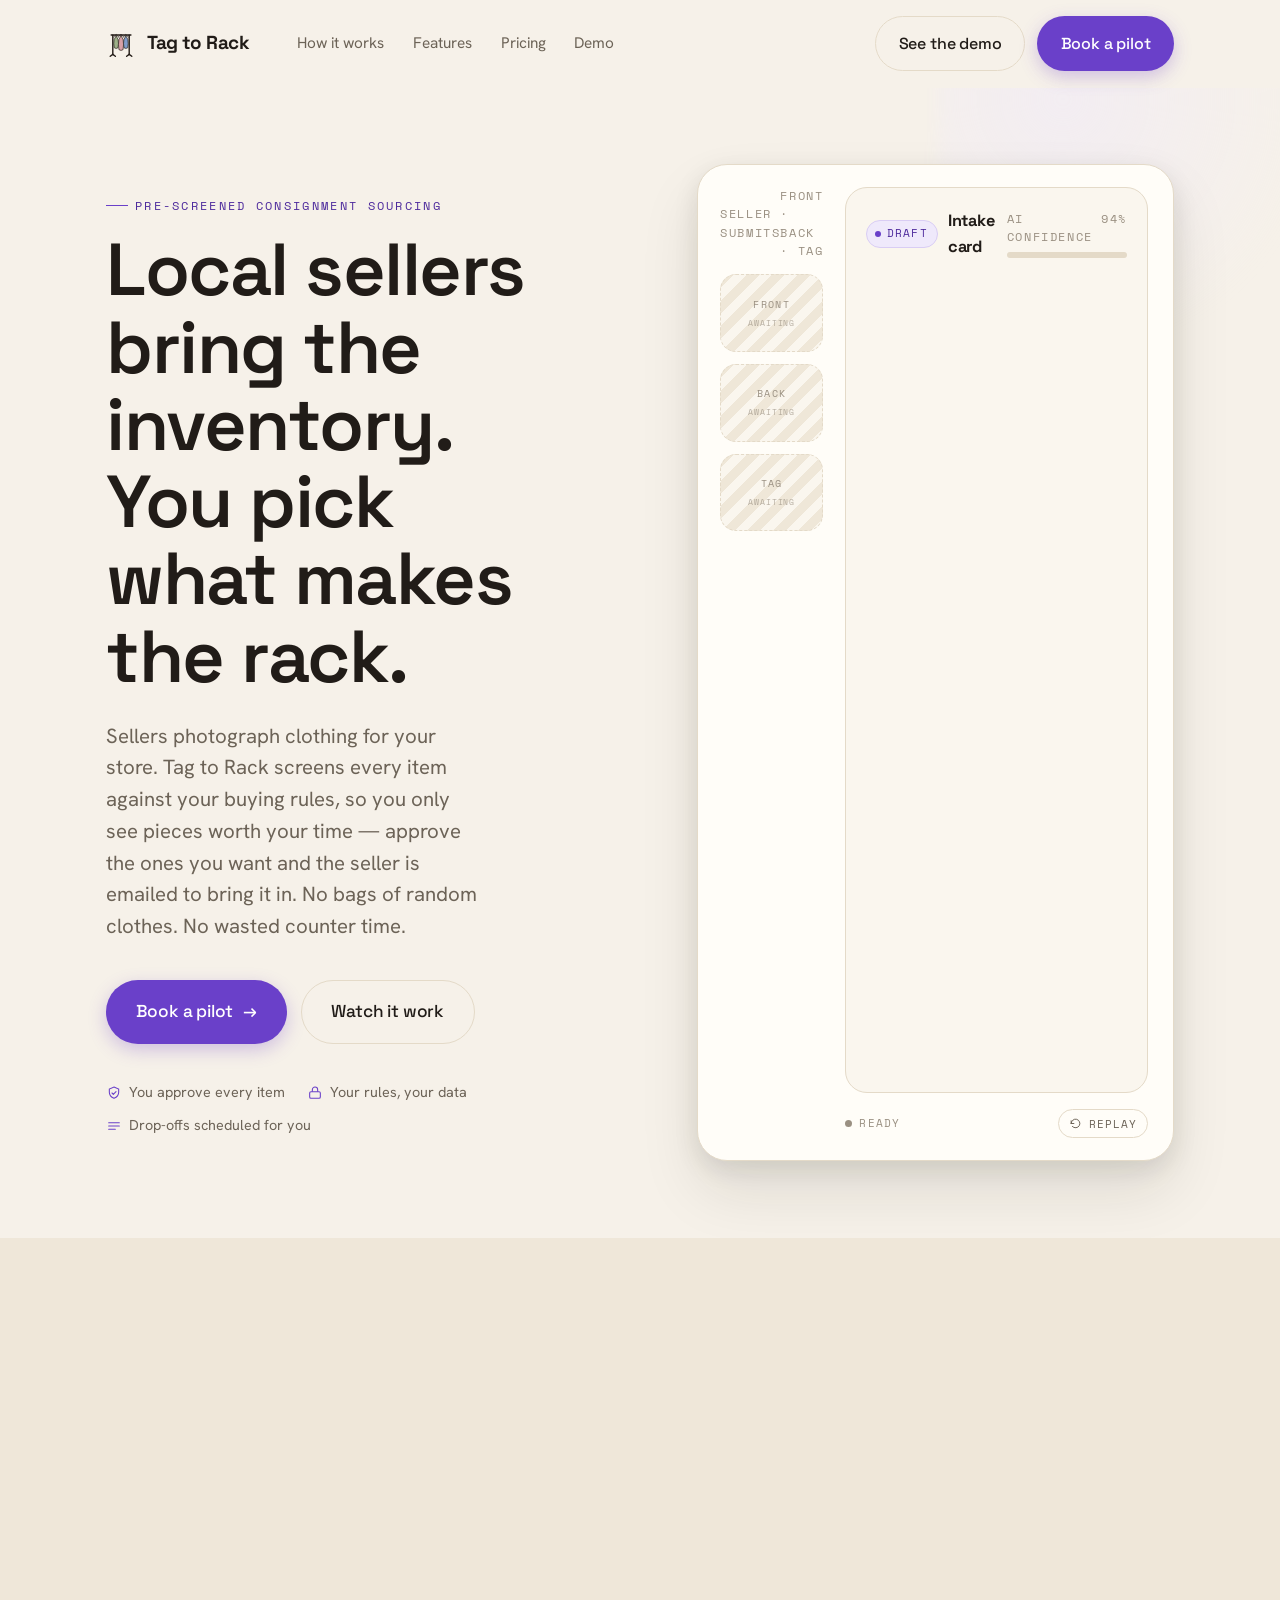
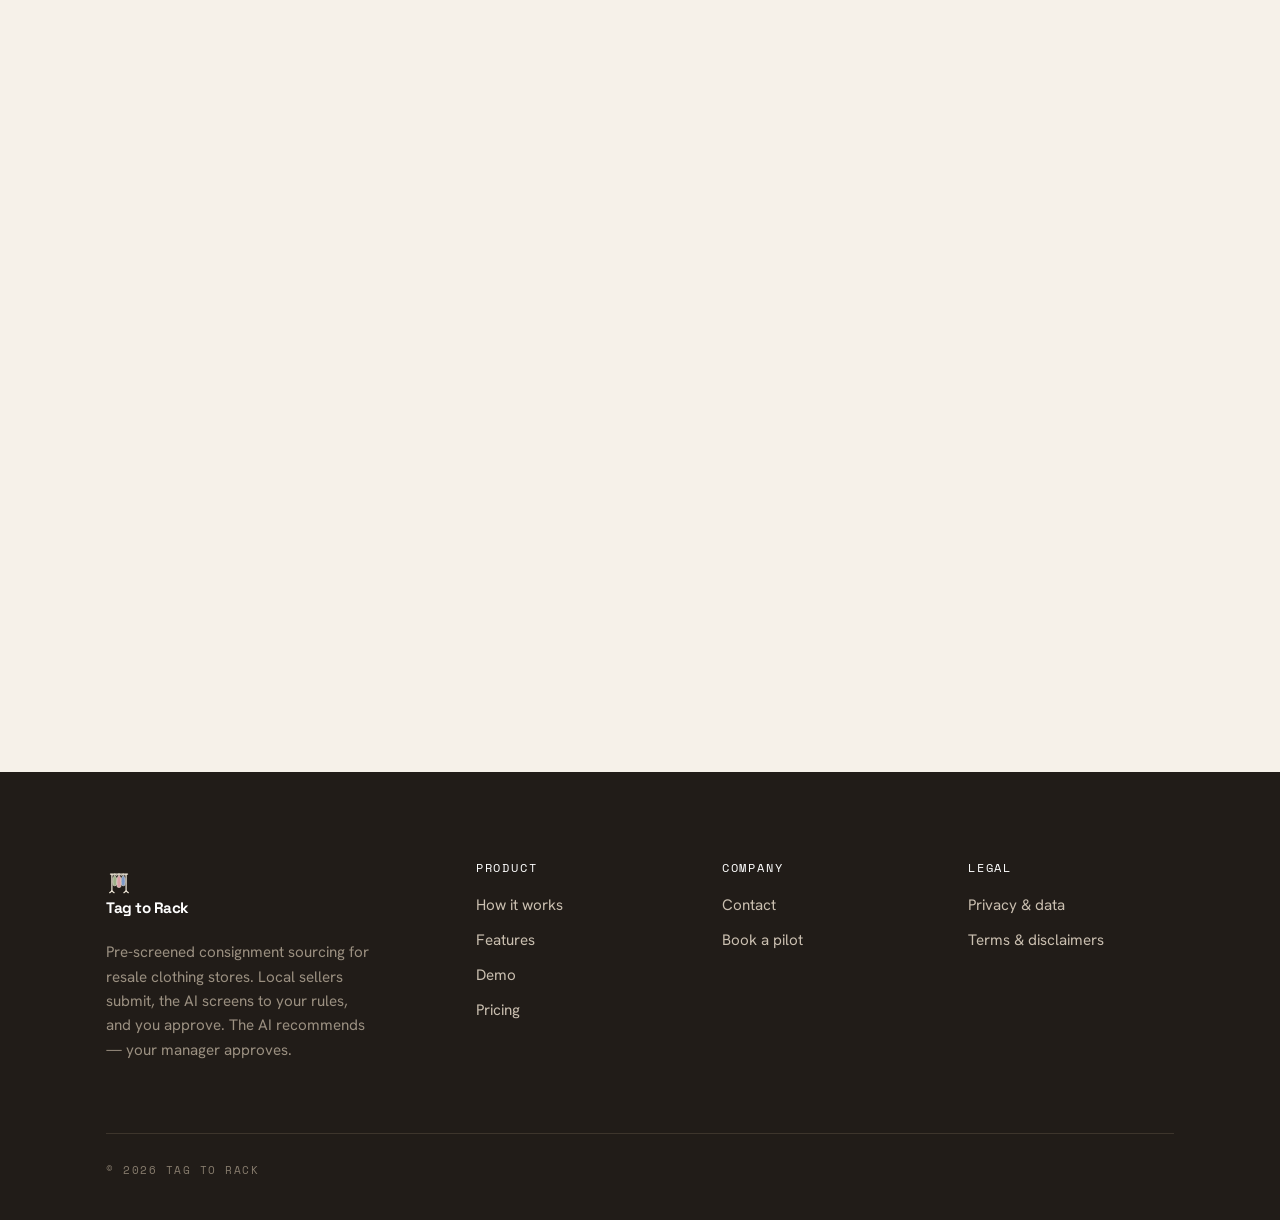
==== index.html @ 096f3986 "Demo photos: realistic blouse front/back + Madewell hang-tag renderings; cache-bust components.css (" ====
<!DOCTYPE html>
<html lang="en">
<head>
<meta charset="UTF-8">
<meta name="viewport" content="width=device-width, initial-scale=1.0">
<title>Tag to Rack — Pre-screened consignment sourcing for resale clothing stores</title>
<meta name="description" content="Local sellers photograph clothing for your store. Tag to Rack pre-screens every item against your buying rules, so you only approve the pieces worth your time. The AI recommends — your manager approves.">
<link rel="preconnect" href="https://fonts.googleapis.com">
<link rel="preconnect" href="https://fonts.gstatic.com" crossorigin>
<link href="https://fonts.googleapis.com/css2?family=Space+Grotesk:wght@400;500;600;700&family=Hanken+Grotesk:wght@400;500;600;700&family=Space+Mono:wght@400;700&display=swap" rel="stylesheet">
<link rel="stylesheet" href="assets/css/styles.css">
<link rel="stylesheet" href="assets/css/components.css?v=2">
<link rel="icon" href="/assets/img/logo-mark.svg" type="image/svg+xml">
<link rel="apple-touch-icon" href="/assets/img/logo-mark.svg">
<link rel="canonical" href="https://tagtorack.com/">
<meta property="og:type" content="website">
<meta property="og:site_name" content="Tag to Rack">
<meta property="og:title" content="Tag to Rack — Pre-screened consignment sourcing for resale stores">
<meta property="og:description" content="Local sellers bring you the inventory — pre-screened against your rules — and you pick what makes the rack. The AI recommends, your manager approves.">
<meta property="og:url" content="https://tagtorack.com/">
<meta property="og:image" content="https://tagtorack.com/screenshots/home-hero.png">
<meta name="twitter:card" content="summary_large_image">
<meta name="twitter:title" content="Tag to Rack — Pre-screened consignment sourcing for resale stores">
<meta name="twitter:description" content="Local sellers bring you the inventory — pre-screened against your rules — and you pick what makes the rack. The AI recommends, your manager approves.">
<meta name="twitter:image" content="https://tagtorack.com/screenshots/home-hero.png">
</head>
<body data-screen-label="Home">

<!-- ===================== HEADER ===================== -->
<header class="site-header">
  <nav class="nav">
    <a class="brand" href="/">
      <img class="logo-mark" src="assets/img/logo-mark.svg" alt="" width="30" height="33">
      Tag&nbsp;to&nbsp;Rack
    </a>
    <div class="nav-links">
      <a href="how-it-works">How it works</a>
      <a href="features">Features</a>
      <a href="pricing">Pricing</a>
      <a href="demo">Demo</a>
    </div>
    <div class="nav-cta">
      <a class="btn btn-ghost" href="demo">See the demo</a>
      <a class="btn btn-primary" href="contact">Book a pilot</a>
    </div>
    <button class="nav-toggle" aria-label="Menu" aria-expanded="false"><span></span><span></span><span></span></button>
  </nav>
</header>

<!-- ===================== HERO ===================== -->
<section class="hero">
  <div class="hero-bg-tag" aria-hidden="true"></div>
  <div class="wrap hero-grid">
    <div class="hero-copy reveal in">
      <span class="eyebrow hero-eyebrow">Pre-screened consignment sourcing</span>
      <h1>Local sellers bring the inventory. You pick what makes the rack.</h1>
      <p class="lead">Sellers photograph clothing for your store. Tag&nbsp;to&nbsp;Rack screens every item against your buying rules, so you only see pieces worth your time — approve the ones you want and the seller is emailed to bring it in. No bags of random clothes. No wasted counter time.</p>
      <div class="hero-cta">
        <a class="btn btn-primary btn-lg" href="contact">Book a pilot <span class="arrow">→</span></a>
        <a class="btn btn-ghost btn-lg" href="demo">Watch it work</a>
      </div>
      <div class="hero-trust">
        <span class="item"><svg width="16" height="16" viewBox="0 0 24 24" fill="none"><path d="M12 3l7 3v5c0 4.4-3 7.6-7 9-4-1.4-7-4.6-7-9V6l7-3z" stroke="currentColor" stroke-width="1.6"/><path d="M9 12l2 2 4-4" stroke="currentColor" stroke-width="1.6" stroke-linecap="round" stroke-linejoin="round"/></svg> You approve every item</span>
        <span class="item"><svg width="16" height="16" viewBox="0 0 24 24" fill="none"><rect x="4" y="10" width="16" height="10" rx="2" stroke="currentColor" stroke-width="1.6"/><path d="M8 10V7a4 4 0 0 1 8 0v3" stroke="currentColor" stroke-width="1.6"/></svg> Your rules, your data</span>
        <span class="item"><svg width="16" height="16" viewBox="0 0 24 24" fill="none"><path d="M4 7h16M4 12h16M4 17h10" stroke="currentColor" stroke-width="1.6" stroke-linecap="round"/></svg> Drop-offs scheduled for you</span>
      </div>
    </div>

    <!-- ANIMATED INTAKE DEMO -->
    <div class="hero-demo reveal in d1">
      <div class="intake-demo" data-intake-demo>
        <!-- photo capture column -->
        <div>
          <div class="demo-col-head"><span class="mono">Seller submits</span><span class="mono">front · back · tag</span></div>
          <div class="demo-photos">
            <div class="demo-photo">
              <div class="demo-photo-img img-blouse"></div>
              <div class="slot-label">Front<small>awaiting</small></div>
              <div class="cap-badge"><svg width="12" height="12" viewBox="0 0 24 24" fill="none"><path d="M5 12l4 4 10-10" stroke="currentColor" stroke-width="2.4" stroke-linecap="round" stroke-linejoin="round"/></svg></div>
            </div>
            <div class="demo-photo">
              <div class="demo-photo-img img-blouse2"></div>
              <div class="slot-label">Back<small>awaiting</small></div>
              <div class="cap-badge"><svg width="12" height="12" viewBox="0 0 24 24" fill="none"><path d="M5 12l4 4 10-10" stroke="currentColor" stroke-width="2.4" stroke-linecap="round" stroke-linejoin="round"/></svg></div>
            </div>
            <div class="demo-photo">
              <div class="demo-photo-img img-tag"></div>
              <div class="slot-label">Tag<small>awaiting</small></div>
              <div class="cap-badge"><svg width="12" height="12" viewBox="0 0 24 24" fill="none"><path d="M5 12l4 4 10-10" stroke="currentColor" stroke-width="2.4" stroke-linecap="round" stroke-linejoin="round"/></svg></div>
            </div>
          </div>
        </div>

        <!-- intake card column -->
        <div class="demo-card">
          <div class="demo-card-inner">
            <div class="demo-scan" aria-hidden="true"></div>
            <div class="demo-card-top">
              <div class="title">
                <span class="chip violet"><span class="dot"></span>Draft</span>
                <strong>Intake card</strong>
              </div>
              <div class="demo-conf">
                <div class="mono"><span>AI confidence</span><span>94%</span></div>
                <div class="demo-conf-track"><div class="demo-conf-fill"></div></div>
              </div>
            </div>

            <div class="demo-fields">
              <div class="demo-field"><span class="k">Brand</span><span class="v">Madewell</span></div>
              <div class="demo-field"><span class="k">Category</span><span class="v">Women's · Blouse</span></div>
              <div class="demo-field"><span class="k">Size</span><span class="v">M</span></div>
              <div class="demo-field"><span class="k">Color</span><span class="v">Sage green</span></div>
              <div class="demo-field"><span class="k">Material</span><span class="v">100% Tencel</span></div>
              <div class="demo-field"><span class="k">Condition</span><span class="v">Excellent · gently used</span></div>
              <div class="demo-field span-2"><span class="k">Possible flaws</span><span class="v"><span class="flag">⚑</span> Faint mark near left cuff — review</span></div>
            </div>

            <div class="demo-suggestion">
              <span class="chip ok">Recommend · Consign</span>
              <span class="price">$24–$32 <small>suggested</small></span>
            </div>

            <div class="demo-pos">
              <span class="k">POS-ready listing</span>
              <div class="pos-title">Madewell Sage Tencel Blouse — Women's M, EUC</div>
              <div class="pos-desc">Soft sage-green Tencel blouse by Madewell, size M. Excellent used condition; relaxed drape, button front. Minor mark near left cuff noted.</div>
            </div>

            <div class="demo-approval">
              <div class="ap-label">
                <svg width="16" height="16" viewBox="0 0 24 24" fill="none"><path d="M12 3l7 3v5c0 4.4-3 7.6-7 9-4-1.4-7-4.6-7-9V6l7-3z" stroke="currentColor" stroke-width="1.6"/><path d="M9 12l2 2 4-4" stroke="currentColor" stroke-width="1.6" stroke-linecap="round" stroke-linejoin="round"/></svg>
                AI recommends — a manager makes the final call
              </div>
              <div class="ap-btns">
                <button class="ap-btn ap-approve" data-demo-approve>Approve</button>
                <button class="ap-btn ap-adjust">Adjust</button>
                <button class="ap-btn ap-pass">Pass</button>
              </div>
            </div>
          </div>

          <div class="demo-footer">
            <span class="demo-status" data-demo-status>Ready</span>
            <button class="demo-replay" data-demo-replay><svg width="13" height="13" viewBox="0 0 24 24" fill="none"><path d="M4 12a8 8 0 1 1 2.3 5.6M4 12V7m0 5h5" stroke="currentColor" stroke-width="1.8" stroke-linecap="round" stroke-linejoin="round"/></svg> Replay</button>
          </div>
        </div>
      </div>
    </div>
  </div>
</section>

<!-- ===================== TRUST PILLAR ===================== -->
<section style="background:var(--bg-2);">
  <div class="wrap">
    <div class="section-head center reveal">
      <span class="eyebrow center">Decision-support, not automation</span>
      <h2>The AI prepares the work. Your manager makes the call.</h2>
      <p class="lead">Tag&nbsp;to&nbsp;Rack never finalizes a purchase, a price, or a listing on its own. Every output is a recommendation your team can edit — and a manager approves before anything moves.</p>
    </div>
    <div class="grid cols-3">
      <div class="card reveal">
        <div class="feature-card">
          <div class="ficon"><svg width="22" height="22" viewBox="0 0 24 24" fill="none"><path d="M12 3l7 3v5c0 4.4-3 7.6-7 9-4-1.4-7-4.6-7-9V6l7-3z" stroke="currentColor" stroke-width="1.6"/><path d="M9 12l2 2 4-4" stroke="currentColor" stroke-width="1.6" stroke-linecap="round" stroke-linejoin="round"/></svg></div>
          <h3>Approval workflow built in</h3>
          <p>Every item lands in a review queue. Nothing is bought, priced, or listed until a manager approves it.</p>
        </div>
      </div>
      <div class="card reveal d1">
        <div class="feature-card">
          <div class="ficon"><svg width="22" height="22" viewBox="0 0 24 24" fill="none"><path d="M4 6h16M4 12h16M4 18h16" stroke="currentColor" stroke-width="1.6" stroke-linecap="round"/><circle cx="9" cy="6" r="2.4" fill="var(--surface)" stroke="currentColor" stroke-width="1.6"/><circle cx="15" cy="12" r="2.4" fill="var(--surface)" stroke="currentColor" stroke-width="1.6"/><circle cx="8" cy="18" r="2.4" fill="var(--surface)" stroke="currentColor" stroke-width="1.6"/></svg></div>
          <h3>Every field is editable</h3>
          <p>Your team can correct any field, override a price, or re-flag a flaw. The AI adapts to your store's rules — not the other way around.</p>
        </div>
      </div>
      <div class="card reveal d2">
        <div class="feature-card">
          <div class="ficon"><svg width="22" height="22" viewBox="0 0 24 24" fill="none"><path d="M5 12l4 4L19 6" stroke="currentColor" stroke-width="1.6" stroke-linecap="round" stroke-linejoin="round" opacity=".35"/><path d="M3 8h6v6H3zM15 8h6v12h-6z" stroke="currentColor" stroke-width="1.6"/></svg></div>
          <h3>Confidence + audit trail</h3>
          <p>See how sure the AI is on every call, with a full record of who approved what and when — for clean books and accountability.</p>
        </div>
      </div>
    </div>
  </div>
</section>

<!-- ===================== HOW IT WORKS ===================== -->
<section>
  <div class="wrap">
    <div class="section-head reveal">
      <span class="eyebrow">How it works</span>
      <h2>From your link to your rack in five steps.</h2>
    </div>
    <div class="steps">
      <div class="step reveal"><div class="num">1</div><div><h3>Share your link</h3><p>Drop your branded seller link and QR code on Instagram, your shop window, or your receipts — your "scan to sell" sign.</p></div></div>
      <div class="step reveal d1"><div class="num">2</div><div><h3>Sellers submit</h3><p>Locals photograph the front, back, and tag of items they want your store to take — right from their phone.</p></div></div>
      <div class="step reveal d2"><div class="num">3</div><div><h3>AI pre-screens</h3><p>The AI checks every item against the criteria you set — accepted brands, quality, seasonality, category, and price. Only the matches reach your queue.</p></div></div>
      <div class="step reveal is-approve"><div class="num">4</div><div><h3>You select what fits</h3><p>Approve or pass on each piece from your phone, and a manager confirms the call. This step is required — the AI never decides alone.</p></div></div>
      <div class="step reveal d1"><div class="num">5</div><div><h3>Seller drops off</h3><p>Approved sellers are automatically notified to book a drop-off time — no phone tag. Approved items export POS-ready when you want them.</p></div></div>
    </div>
    <div style="margin-top:32px;" class="reveal"><a class="btn btn-ghost" href="how-it-works">See the full workflow <span class="arrow">→</span></a></div>
  </div>
</section>

<!-- ===================== FEATURES PREVIEW ===================== -->
<section style="background:var(--bg-2);">
  <div class="wrap">
    <div class="section-head reveal">
      <span class="eyebrow">What's included</span>
      <h2>Everything you need to source from local sellers — without the junk.</h2>
    </div>
    <div class="grid cols-3">
      <div class="card reveal"><div class="feature-card"><span class="feature-num">01</span><h3>Your seller link + QR</h3><p>A branded "scan to sell" link and QR code locals use to send items straight to your store.</p></div></div>
      <div class="card reveal d1"><div class="feature-card"><span class="feature-num">02</span><h3>AI pre-screening</h3><p>Every submission is checked against your criteria — brands, quality, seasonality, categories, and price — before it reaches you.</p></div></div>
      <div class="card reveal d2"><div class="feature-card"><span class="feature-num">03</span><h3>Your selection criteria</h3><p>Set the criteria you select by — brands, quality, seasonality, categories, and price. The AI screens to your rules — not the other way around.</p></div></div>
      <div class="card reveal"><div class="feature-card"><span class="feature-num">04</span><h3>Review &amp; select queue</h3><p>A clean queue of pre-screened items, scored against your criteria. Approve the pieces that fit and pass on the rest with a tap; a manager confirms every call.</p></div></div>
      <div class="card reveal d1"><div class="feature-card"><span class="feature-num">05</span><h3>Automatic drop-off invites</h3><p>Approve an item and the seller is notified to book a drop-off time — no phone tag.</p></div></div>
      <div class="card reveal d2"><div class="feature-card"><span class="feature-num">06</span><h3>POS export + reporting</h3><p>Approved items export POS-ready as a tidy CSV, with weekly inventory and pricing summaries.</p></div></div>
    </div>
    <div style="margin-top:32px;" class="reveal"><a class="btn btn-ghost" href="features">Explore all features <span class="arrow">→</span></a></div>
  </div>
</section>

<!-- ===================== BUILT FOR ===================== -->
<section>
  <div class="wrap">
    <div class="section-head center reveal">
      <span class="eyebrow center">Built for resale</span>
      <h2>Made for the shops that move real inventory.</h2>
      <p class="lead">Tag&nbsp;to&nbsp;Rack adapts to your categories and your buying rules — whether you take in toddler coats or designer denim.</p>
    </div>
    <div class="kicker-row reveal" style="justify-content:center;gap:12px;max-width:780px;margin:0 auto;">
      <span class="chip"><span class="dot"></span>Consignment stores</span>
      <span class="chip"><span class="dot"></span>Thrift boutiques</span>
      <span class="chip"><span class="dot"></span>Children's resale</span>
      <span class="chip"><span class="dot"></span>Women's resale</span>
      <span class="chip"><span class="dot"></span>Outdoor gear</span>
      <span class="chip"><span class="dot"></span>Sneaker &amp; streetwear</span>
      <span class="chip"><span class="dot"></span>Multi-location chains</span>
    </div>
  </div>
</section>

<!-- ===================== CTA BAND ===================== -->
<section>
  <div class="wrap">
    <div class="cta-band reveal">
      <h2>Set up your seller pipeline in a week.</h2>
      <p>We'll configure your buying rules, brand list, and pricing rubric, set up your seller link, then run a hands-on pilot with your team. No long contract — just a steady stream of pre-screened local inventory.</p>
      <div class="hero-cta">
        <a class="btn btn-primary btn-lg" href="contact">Book a pilot <span class="arrow">→</span></a>
        <a class="btn btn-ghost btn-lg" href="pricing">See pricing</a>
      </div>
    </div>
  </div>
</section>

<!-- ===================== FOOTER ===================== -->
<footer class="site-footer">
  <div class="wrap">
    <div class="footer-grid">
      <div class="footer-brand">
        <a class="brand" href="/"><img class="logo-mark" src="assets/img/logo-mark-light.svg" alt="" width="26" height="28"> Tag&nbsp;to&nbsp;Rack</a>
        <p>Pre-screened consignment sourcing for resale clothing stores. Local sellers submit, the AI screens to your rules, and you approve. The AI recommends — your manager approves.</p>
      </div>
      <div>
        <h4>Product</h4>
        <a href="how-it-works">How it works</a>
        <a href="features">Features</a>
        <a href="demo">Demo</a>
        <a href="pricing">Pricing</a>
      </div>
      <div>
        <h4>Company</h4>
        <a href="contact">Contact</a>
        <a href="contact">Book a pilot</a>
      </div>
      <div>
        <h4>Legal</h4>
        <a href="privacy">Privacy &amp; data</a>
        <a href="terms">Terms &amp; disclaimers</a>
      </div>
    </div>
    <div class="footer-bottom">
      <span class="mono">© 2026 Tag to Rack</span>
      <span class="mon
---- assets/css/styles.css ----
/* =========================================================================
   TAG TO RACK — shared design system
   Warm boutique resale × precise AI tooling
   ========================================================================= */

:root {
  /* Warm neutrals */
  --bg:        #f6f1e9;   /* warm cream */
  --bg-2:      #efe7d9;   /* deeper cream, alt sections */
  --surface:   #fffdf8;   /* card */
  --surface-2: #faf6ee;   /* nested card */
  --ink:       #211c18;   /* warm near-black */
  --ink-soft:  #6c6357;   /* muted warm gray */
  --ink-faint: #9a9082;   /* faint warm gray */
  --line:      #e4dac8;   /* warm hairline */
  --line-soft: #efe7d8;

  /* Accents */
  --violet:      #6a40c9;  /* primary AI / action accent */
  --violet-ink:  #4d2a9c;  /* darker for text on light */
  --violet-soft: #efe9fb;  /* tint surface */
  --violet-line: #d9cdf4;
  --clay:        #b06a4f;  /* warm secondary, used sparingly */
  --clay-soft:   #f3e3da;

  /* Dark surfaces */
  --espresso:   #211c18;
  --espresso-2: #2b251f;
  --espresso-line: #3d352c;

  /* Status */
  --ok:   #3f7d54;
  --warn: #b07a2e;
  --stop: #b04a3f;

  /* Type */
  --display: "Space Grotesk", system-ui, sans-serif;
  --body:    "Hanken Grotesk", system-ui, sans-serif;
  --mono:    "Space Mono", ui-monospace, monospace;

  /* Geometry */
  --r-sm: 10px;
  --r:    16px;
  --r-lg: 22px;
  --r-xl: 30px;
  --shadow-sm: 0 1px 2px rgba(33,28,24,.05), 0 2px 8px rgba(33,28,24,.04);
  --shadow:    0 2px 6px rgba(33,28,24,.06), 0 12px 30px rgba(33,28,24,.07);
  --shadow-lg: 0 8px 24px rgba(33,28,24,.10), 0 30px 60px rgba(33,28,24,.10);

  --maxw: 1180px;
  --gutter: clamp(20px, 5vw, 56px);
}

* { box-sizing: border-box; }

html { scroll-behavior: smooth; }

body {
  margin: 0;
  font-family: var(--body);
  background: var(--bg);
  color: var(--ink);
  font-size: 17px;
  line-height: 1.6;
  -webkit-font-smoothing: antialiased;
  text-rendering: optimizeLegibility;
}

img { max-width: 100%; display: block; }
a { color: inherit; text-decoration: none; }

/* ---------- Typography ---------- */
h1, h2, h3, h4 {
  font-family: var(--display);
  font-weight: 600;
  line-height: 1.05;
  letter-spacing: -0.02em;
  margin: 0;
  color: var(--ink);
  text-wrap: balance;
}
h1 { font-size: clamp(2.6rem, 6vw, 4.6rem); }
h2 { font-size: clamp(2rem, 4vw, 3.1rem); }
h3 { font-size: clamp(1.3rem, 2vw, 1.6rem); }
p  { margin: 0 0 1em; color: var(--ink-soft); }
p.lead { font-size: clamp(1.1rem, 1.6vw, 1.35rem); color: var(--ink-soft); line-height: 1.55; }

.mono {
  font-family: var(--mono);
  font-size: .72rem;
  letter-spacing: .14em;
  text-transform: uppercase;
}

/* eyebrow */
.eyebrow {
  font-family: var(--mono);
  font-size: .72rem;
  letter-spacing: .2em;
  text-transform: uppercase;
  color: var(--violet-ink);
  display: inline-flex;
  align-items: center;
  gap: .6em;
}
.eyebrow::before {
  content: "";
  width: 22px; height: 1px;
  background: var(--violet);
  display: inline-block;
}
.eyebrow.center::before { display: none; }

/* ---------- Layout ---------- */
.wrap { max-width: var(--maxw); margin: 0 auto; padding-inline: var(--gutter); }
section { padding-block: clamp(64px, 9vw, 130px); }
.section-head { max-width: 720px; margin-bottom: clamp(40px, 5vw, 64px); }
.section-head.center { margin-inline: auto; text-align: center; }
.section-head p { margin-top: .9em; }

.grid { display: grid; gap: 24px; }
.cols-2 { grid-template-columns: repeat(2, 1fr); }
.cols-3 { grid-template-columns: repeat(3, 1fr); }
.cols-4 { grid-template-columns: repeat(4, 1fr); }

/* ---------- Buttons ---------- */
.btn {
  display: inline-flex;
  align-items: center;
  gap: .55em;
  font-family: var(--display);
  font-weight: 500;
  font-size: 1rem;
  letter-spacing: -0.01em;
  padding: .85em 1.4em;
  border-radius: 999px;
  border: 1px solid transparent;
  cursor: pointer;
  transition: transform .18s ease, background .18s ease, box-shadow .18s ease, border-color .18s;
  white-space: nowrap;
}
.btn:active { transform: translateY(1px); }
.btn-primary {
  background: var(--violet);
  color: #fff;
  box-shadow: 0 6px 18px rgba(106,64,201,.28);
}
.btn-primary:hover { background: var(--violet-ink); box-shadow: 0 10px 26px rgba(106,64,201,.34); }
.btn-ghost {
  background: transparent;
  color: var(--ink);
  border-color: var(--line);
}
.btn-ghost:hover { border-color: var(--ink); background: rgba(33,28,24,.03); }
.btn-dark {
  background: var(--ink);
  color: var(--bg);
}
.btn-dark:hover { background: #000; }
.btn-lg { padding: 1em 1.7em; font-size: 1.08rem; }
.btn .arrow { transition: transform .18s ease; }
.btn:hover .arrow { transform: translateX(3px); }

/* ---------- Tag chip (motif) ---------- */
.chip {
  display: inline-flex;
  align-items: center;
  gap: .5em;
  font-family: var(--mono);
  font-size: .68rem;
  letter-spacing: .12em;
  text-transform: uppercase;
  padding: .4em .8em .4em .7em;
  border-radius: 999px;
  background: var(--surface);
  border: 1px solid var(--line);
  color: var(--ink-soft);
}
.chip .dot { width: 6px; height: 6px; border-radius: 50%; background: var(--violet); }
.chip.violet { background: var(--violet-soft); border-color: var(--violet-line); color: var(--violet-ink); }
.chip.ok   { background: #eef5ef; border-color: #cfe2d4; color: var(--ok); }
.chip.warn { background: #f7efde; border-color: #e7d6b3; color: var(--warn); }
.chip.stop { background: #f7e7e4; border-color: #e7c6c0; color: var(--stop); }

/* ---------- Cards ---------- */
.card {
  background: var(--surface);
  border: 1px solid var(--line);
  border-radius: var(--r-lg);
  padding: 28px;
  box-shadow: var(--shadow-sm);
}
.card-pad-lg { padding: 36px; }

/* ---------- Header / Nav ---------- */
.site-header {
  position: sticky;
  top: 0;
  z-index: 50;
  background: color-mix(in srgb, var(--bg) 82%, transparent);
  backdrop-filter: saturate(140%) blur(14px);
  border-bottom: 1px solid transparent;
  transition: border-color .2s, background .2s;
}
.site-header.scrolled { border-color: var(--line); }
.nav {
  max-width: var(--maxw);
  margin: 0 auto;
  padding: 16px var(--gutter);
  display: flex;
  align-items: center;
  gap: 28px;
}
.brand {
  display: inline-flex;
  align-items: center;
  gap: .6em;
  font-family: var(--display);
  font-weight: 700;
  font-size: 1.18rem;
  letter-spacing: -0.03em;
  color: var(--ink);
}
.brand .tag-glyph { color: var(--violet); }
.brand .logo-mark { display: block; flex: none; width: 30px; height: auto; }
.footer-brand .brand .logo-mark { width: 26px; }
.brand small { font-family: var(--mono); font-size:.6rem; letter-spacing:.12em; color: var(--ink-faint); text-transform: uppercase; }
.nav-links {
  display: flex;
  align-items: center;
  gap: 4px;
  margin-left: 8px;
}
.nav-links a {
  font-size: .96rem;
  color: var(--ink-soft);
  padding: .5em .8em;
  border-radius: 999px;
  transition: color .15s, background .15s;
}
.nav-links a:hover { color: var(--ink); background: rgba(33,28,24,.04); }
.nav-links a.active { color: var(--violet-ink); }
.nav-cta { margin-left: auto; display: flex; align-items: center; gap: 12px; }
.nav-toggle {
  display: none;
  margin-left: auto;
  background: none; border: none; cursor: pointer;
  width: 42px; height: 42px;
  border-radius: 10px;
}
.nav-toggle span { display:block; width:20px; height:2px; background: var(--ink); margin: 4px auto; transition: .25s; }

@media (max-width: 900px) {
  .nav-links, .nav-cta .btn-ghost { display: none; }
  .nav-toggle { display: block; }
  .nav-cta { margin-left: 0; }
  body.nav-open .nav-links {
    display: flex;
    position: absolute;
    top: 100%; left: 0; right: 0;
    flex-direction: column;
    align-items: stretch;
    background: var(--surface);
    border-bottom: 1px solid var(--line);
    padding: 12px var(--gutter) 24px;
    gap: 4px;
  }
  body.nav-open .nav-links a { padding: .8em; font-size: 1.05rem; }
}

/* ---------- Footer ---------- */
.site-footer {
  background: var(--espresso);
  color: #cabfb0;
  padding-block: clamp(56px, 7vw, 90px) 40px;
}
.site-footer h4 { color: #fff; font-family: var(--mono); font-size:.72rem; letter-spacing:.16em; text-transform: uppercase; font-weight:400; margin-bottom: 1.2em; }
.footer-grid { display: grid; grid-template-columns: 1.6fr 1fr 1fr 1fr; gap: 40px; }
.footer-grid a { display:block; color:#cabfb0; padding: .35em 0; font-size:.95rem; transition: color .15s; }
.footer-grid a:hover { color: #fff; }
.footer-brand .brand { color: #fff; margin-bottom: 1em; }
.footer-brand p { color: #9b9081; max-width: 30ch; font-size: .95rem; }
.footer-bottom {
  border-top: 1px solid var(--espresso-line);
  margin-top: 56px; padding-top: 28px;
  display: flex; flex-wrap: wrap; gap: 16px; justify-content: space-between;
  font-size: .82rem; color: #877c6d;
}
.footer-bottom .mono { font-size:.68rem; }
@media (max-width: 760px) { .footer-grid { grid-template-columns: 1fr 1fr; } }

/* ---------- Disclaimer banner motif ---------- */
.trust-strip {
  display: inline-flex;
  align-items: center;
  gap: .7em;
  padding: .55em 1em .55em .8em;
  border-radius: 999px;
  background: var(--violet-soft);
  border: 1px solid var(--violet-line);
  color: var(--violet-ink);
  font-size: .9rem;
}
.trust-strip svg { flex: none; }

/* ---------- Scroll reveal ---------- */
.reveal { opacity: 0; transform: translateY(18px); transition: opacity .7s cubic-bezier(.2,.7,.3,1), transform .7s cubic-bezier(.2,.7,.3,1); }
.reveal.in { opacity: 1; transform: none; }
.reveal.d1 { transition-delay: .08s; }
.reveal.d2 { transition-delay: .16s; }
.reveal.d3 { transition-delay: .24s; }
@media (prefers-reduced-motion: reduce) {
  .reveal { opacity: 1 !important; transform: none !important; }
  html { scroll-behavior: auto; }
}

/* ---------- Striped image placeholder ---------- */
.ph {
  position: relative;
  background:
    repeating-linear-gradient(135deg, var(--line-soft) 0 10px, transparent 10px 20px),
    var(--surface-2);
  border: 1px solid var(--line);
  border-radius: var(--r);
  display: grid;
  place-content: center;
  color: var(--ink-faint);
  font-family: var(--mono);
  font-size: .68rem;
  letter-spacing: .12em;
  text-transform: uppercase;
  text-align: center;
  overflow: hidden;
}

/* ---------- Utilities ---------- */
.center { text-align: center; }
.muted { color: var(--ink-soft); }
.divider { height: 1px; background: var(--line); border: 0; margin: 0; }
.kicker-row { display:flex; flex-wrap:wrap; gap: 10px; }
.stack-sm > * + * { margin-top: 10px; }
@media (max-width: 860px) {
  .cols-2, .cols-3, .cols-4 { grid-template-columns: 1fr; }
  .cols-4.keep-2, .cols-3.keep-2 { grid-template-columns: 1fr 1fr; }
}
---- assets/css/components.css ----
/* =========================================================================
   TAG TO RACK — page components
   (hero · intake demo · steps · features · pricing · faq · forms)
   ========================================================================= */

/* ---------------- HERO ---------------- */
.hero { padding-top: clamp(40px, 6vw, 76px); padding-bottom: clamp(48px, 6vw, 90px); position: relative; overflow: hidden; }
.hero-grid {
  display: grid;
  grid-template-columns: 1.05fr .95fr;
  gap: clamp(32px, 5vw, 72px);
  align-items: center;
}
.hero-copy h1 { margin-bottom: .35em; }
.hero-copy .lead { max-width: 34ch; margin-bottom: 1.8em; }
.hero-cta { display: flex; flex-wrap: wrap; gap: 14px; align-items: center; }
.hero-eyebrow { margin-bottom: 1.4em; }
.hero-trust { margin-top: 2.2em; display: flex; flex-wrap: wrap; gap: 10px 22px; align-items: center; }
.hero-trust .item { display:flex; align-items:center; gap:.5em; font-size:.9rem; color: var(--ink-soft); }
.hero-trust .item svg { color: var(--violet); flex:none; }
.hero-bg-tag {
  position: absolute; right: -6%; top: -10%;
  width: 420px; height: 420px; opacity: .5;
  background: radial-gradient(circle at 30% 30%, var(--violet-soft), transparent 62%);
  filter: blur(8px); pointer-events: none; z-index: 0;
}
@media (max-width: 920px) {
  .hero-grid { grid-template-columns: 1fr; }
  .hero-copy .lead { max-width: 50ch; }
}

/* ---------------- INTAKE DEMO ---------------- */
.intake-demo {
  display: grid;
  grid-template-columns: 0.84fr 1.16fr;
  gap: 22px;
  background: var(--surface);
  border: 1px solid var(--line);
  border-radius: var(--r-xl);
  padding: 22px;
  box-shadow: var(--shadow-lg);
  position: relative;
}
.intake-demo .demo-col-head {
  display:flex; align-items:center; justify-content:space-between;
  margin-bottom: 14px;
}
.intake-demo .demo-col-head .mono { color: var(--ink-faint); }

/* photo column */
.demo-photos { display: grid; gap: 12px; }
.demo-photo {
  position: relative;
  aspect-ratio: 4 / 3;
  border-radius: var(--r);
  overflow: hidden;
  background:
    repeating-linear-gradient(135deg, var(--line-soft) 0 9px, transparent 9px 18px),
    var(--surface-2);
  border: 1px dashed var(--line);
  display: grid; place-items: center;
  transition: border-color .3s;
}
.demo-photo .slot-label {
  font-family: var(--mono); font-size:.62rem; letter-spacing:.14em; text-transform: uppercase;
  color: var(--ink-faint); z-index: 2; display:flex; flex-direction:column; align-items:center; gap:4px;
}
.demo-photo .slot-label small { opacity:.7; letter-spacing:.1em; }
.demo-photo-img {
  position: absolute; inset: 0; opacity: 0; transform: scale(1.04);
  transition: opacity .5s ease, transform .6s ease;
}
.demo-photo .cap-badge {
  position: absolute; top: 8px; right: 8px; z-index: 3;
  width: 22px; height: 22px; border-radius: 50%;
  background: var(--ok); color: #fff; display: grid; place-items: center;
  opacity: 0; transform: scale(.5); transition: .3s;
}
.demo-photo.captured { border-style: solid; border-color: transparent; }
.demo-photo.captured .demo-photo-img { opacity: 1; transform: none; }
.demo-photo.captured .slot-label { opacity: 0; }
.demo-photo.captured .cap-badge { opacity: 1; transform: none; }
/* faux garment fields */
.img-blouse  { background: #ebe8da url("/assets/img/demo-blouse-front.svg?v=2") center/cover no-repeat; }
.img-blouse2 { background: #e8e5d6 url("/assets/img/demo-blouse-back.svg?v=2") center/cover no-repeat; }
.img-tag     { background: #ebe8da url("/assets/img/demo-tag.svg?v=2") center/cover no-repeat; }

/* card column */
.demo-card { position: relative; display: flex; flex-direction: column; }
.demo-card-inner {
  background: var(--surface-2);
  border: 1px solid var(--line);
  border-radius: var(--r-lg);
  padding: 20px;
  position: relative;
  overflow: hidden;
  flex: 1;
}
.demo-scan {
  position: absolute; left: 0; right: 0; top: 0; height: 70px;
  background: linear-gradient(180deg, color-mix(in srgb, var(--violet) 22%, transparent), transparent);
  border-bottom: 2px solid var(--violet);
  opacity: 0; transform: translateY(-80px);
  pointer-events: none; z-index: 5;
}
.demo-scan.on { opacity: 1; animation: scanSweep 1.1s ease-in-out infinite; }
@keyframes scanSweep {
  0% { transform: translateY(-70px); }
  100% { transform: translateY(420px); }
}

.demo-card-top { display:flex; align-items:center; justify-content:space-between; gap:12px; margin-bottom: 16px; }
.demo-card-top .title { display:flex; align-items:center; gap:10px; }
.demo-card-top .title strong { font-family: var(--display); font-size:1.02rem; letter-spacing:-.01em; }
.demo-conf { min-width: 120px; }
.demo-conf .mono { display:flex; justify-content:space-between; color: var(--ink-faint); margin-bottom:5px; }
.demo-conf-track { height: 6px; border-radius: 999px; background: var(--line); overflow: hidden; }
.demo-conf-fill { height: 100%; width: 0; background: linear-gradient(90deg, var(--violet), #8d6ce0); border-radius:999px; transition: width .5s ease; }

.demo-fields { display: grid; grid-template-columns: 1fr 1fr; gap: 10px 18px; }
.demo-field {
  opacity: 0; transform: translateY(8px); filter: blur(4px);
  transition: opacity .45s ease, transform .45s ease, filter .45s ease;
  border-bottom: 1px solid var(--line-soft);
  padding-bottom: 8px;
}
.demo-field.revealed { opacity: 1; transform: none; filter: none; }
.demo-field.span-2 { grid-column: 1 / -1; }
.demo-field .k { font-family: var(--mono); font-size:.6rem; letter-spacing:.14em; text-transform: uppercase; color: var(--ink-faint); display:block; margin-bottom: 3px; }
.demo-field .v { font-size: .98rem; color: var(--ink); font-weight: 500; }
.demo-field .v .flag { color: var(--warn); }

.demo-suggestion {
  margin-top: 16px; display: flex; align-items: center; gap: 12px; flex-wrap: wrap;
  opacity: 0; transform: translateY(8px); transition: .45s ease;
}
.demo-suggestion.revealed { opacity:1; transform:none; }
.demo-suggestion .price { font-family: var(--display); font-size: 1.4rem; font-weight: 600; letter-spacing:-.02em; }
.demo-suggestion .price small { font-size: .8rem; color: var(--ink-faint); font-weight: 400; font-family: var(--mono); }

.demo-pos {
  margin-top: 14px; padding: 14px; border-radius: var(--r-sm);
  background: var(--surface); border: 1px solid var(--line);
  opacity: 0; transform: translateY(8px); transition: .45s ease;
}
.demo-pos.revealed { opacity:1; transform:none; }
.demo-pos .k { font-family: var(--mono); font-size:.58rem; letter-spacing:.14em; text-transform:uppercase; color: var(--ink-faint); display:block; margin-bottom:5px; }
.demo-pos .pos-title { font-weight:600; font-size:.95rem; margin-bottom: 6px; }
.demo-pos .pos-desc { font-size:.85rem; color: var(--ink-soft); line-height:1.5; }

.demo-approval {
  margin-top: 16px; padding: 14px 16px; border-radius: var(--r);
  background: var(--violet-soft); border: 1px solid var(--violet-line);
  opacity: 0; transform: translateY(8px); transition: .45s ease;
}
.demo-approval.revealed { opacity:1; transform:none; }
.demo-approval .ap-label { display:flex; align-items:center; gap:8px; font-size:.86rem; color: var(--violet-ink); margin-bottom: 12px; font-weight:500; }
.demo-approval .ap-btns { display:flex; gap:8px; flex-wrap: wrap; }
.demo-approval .ap-btn {
  font-family: var(--display); font-size:.9rem; font-weight:500;
  padding:.55em 1.1em; border-radius:999px; cursor:pointer; border:1px solid transparent; transition:.18s;
}
.demo-approval .ap-approve { background: var(--violet); color:#fff; }
.demo-approval .ap-approve:hover { background: var(--violet-ink); }
.demo-approval .ap-adjust { background: transparent; border-color: var(--violet-line); color: var(--violet-ink); }
.demo-approval .ap-adjust:hover { background: #fff; }
.demo-approval .ap-pass { background: transparent; border-color: var(--violet-line); color: var(--ink-soft); }
.demo-approval.pulse .ap-approve { animation: apPulse 1.6s ease-in-out 2; }
@keyframes apPulse { 0%,100%{ box-shadow: 0 0 0 0 rgba(106,64,201,.4);} 50%{ box-shadow: 0 0 0 8px rgba(106,64,201,0);} }
.demo-approval.approved { background: #eef5ef; border-color:#cfe2d4; }
.demo-approval.approved .ap-label { color: var(--ok); }
.demo-approval.approved .ap-btns { display:none; }

.demo-status { font-family: var(--mono); font-size:.66rem; letter-spacing:.1em; text-transform:uppercase; color: var(--ink-faint); display:inline-flex; align-items:center; gap:7px; }
.demo-status::before { content:""; width:7px; height:7px; border-radius:50%; background: var(--ink-faint); }
.demo-status.scanning::before { background: var(--violet); animation: blink 1s infinite; }
.demo-status.warn::before { background: var(--warn); }
.demo-status.ok::before { background: var(--ok); }
@keyframes blink { 50% { opacity: .25; } }

.demo-footer { display:flex; align-items:center; justify-content:space-between; margin-top: 16px; gap: 12px; }
.demo-replay {
  display:inline-flex; align-items:center; gap:7px; font-family: var(--mono); font-size:.66rem; letter-spacing:.1em; text-transform:uppercase;
  background:none; border:1px solid var(--line); border-radius:999px; padding:.5em .9em; cursor:pointer; color: var(--ink-soft); transition:.18s;
}
.demo-replay:hover { border-color: var(--ink); color: var(--ink); }

@media (max-width: 760px) {
  .intake-demo { grid-template-columns: 1fr; }
  .demo-photos { grid-template-columns: 1fr 1fr 1fr; }
  .demo-fields { grid-template-columns: 1fr; }
}

/* ---------------- STEPS ---------------- */
.steps { counter-reset: step; display: grid; gap: 18px; }
.step {
  display: grid; grid-template-columns: auto 1fr; gap: 22px; align-items: start;
  padding: 26px; background: var(--surface); border: 1px solid var(--line); border-radius: var(--r-lg);
}
.step .num {
  width: 46px; height: 46px; border-radius: 14px; display: grid; place-items: center;
  background: var(--violet-soft); color: var(--violet-ink); font-family: var(--display); font-weight: 600; font-size: 1.2rem;
  border: 1px solid var(--violet-line);
}
.step h3 { margin-bottom: .35em; }
.step p { margin: 0; }
.step.is-approve .num { background: var(--ink); color: var(--bg); border-color: var(--ink); }

/* ---------------- FEATURE CARDS ---------------- */
.feature-card { display:flex; flex-direction: column; gap: 12px; height: 100%; }
.feature-card .ficon {
  width: 44px; height: 44px; border-radius: 12px; display: grid; place-items: center;
  background: var(--violet-soft); color: var(--violet-ink); border: 1px solid var(--violet-line);
}
.feature-card h3 { font-size: 1.18rem; }
.feature-card p { margin: 0; font-size: .96rem; }
.feature-num { font-family: var(--mono); font-size:.62rem; letter-spacing:.14em; color: var(--ink-faint); }

/* ---------------- PRICING ---------------- */
.billing-toggle { display:inline-flex; gap:4px; padding:4px; border:1px solid var(--line); border-radius:999px; background: var(--surface); }
.billing-toggle button { font-family: var(--display); font-size:.9rem; font-weight:500; padding:.5em 1.1em; border-radius:999px; border:none; background:none; cursor:pointer; color: var(--ink-soft); transition:.18s; }
.billing-toggle button.active { background: var(--ink); color: var(--bg); }
.price-grid { display:grid; grid-template-columns: repeat(3, 1fr); gap: 22px; align-items: stretch; }
.price-card { display:flex; flex-direction:column; }
.price-card.featured { border-color: var(--violet); box-shadow: 0 10px 30px rgba(106,64,201,.16); position: relative; }
.price-card .plan-name { font-family: var(--mono); font-size:.66rem; letter-spacing:.16em; text-transform:uppercase; color: var(--ink-faint); }
.price-card .amount { font-family: var(--display); font-size: 2.6rem; font-weight: 600; letter-spacing:-.03em; margin: 12px 0 2px; }
.price-card .amount small { font-size: .9rem; color: var(--ink-faint); font-family: var(--mono); font-weight: 400; letter-spacing:0; }
.price-card .plan-desc { font-size:.92rem; min-height: 42px; }
.price-card ul { list-style:none; padding:0; margin: 20px 0 24px; display:grid; gap:11px; }
.price-card li { display:flex; gap:10px; font-size:.93rem; color: var(--ink-soft); align-items:flex-start; }
.price-card li svg { color: var(--violet); flex:none; margin-top:3px; }
.price-card .btn { margin-top: auto; justify-content:center; }
.price-card .featured-flag { position:absolute; top:-12px; left:50%; transform:translateX(-50%); }
@media (max-width: 860px){ .price-grid { grid-template-columns: 1fr; } }

/* ---------------- FAQ ---------------- */
.faq-list { display:grid; gap: 0; border-top: 1px solid var(--line); }
.faq-item { border-bottom: 1px solid var(--line); }
.faq-q { display:flex; align-items:center; justify-content:space-between; gap:16px; padding: 22px 4px; cursor:pointer; font-family: var(--display); font-weight:500; font-size:1.1rem; }
.faq-q .pm { position:relative; width:18px; height:18px; flex:none; }
.faq-q .pm::before, .faq-q .pm::after { content:""; position:absolute; background: var(--violet); border-radius:2px; transition:.25s; }
.faq-q .pm::before { left:0; right:0; top:8px; height:2px; }
.faq-q .pm::after { top:0; bottom:0; left:8px; width:2px; }
.faq-item.open .pm::after { transform: rotate(90deg); opacity:0; }
.faq-a { max-height:0; overflow:hidden; transition: max-height .3s ease; }
.faq-item.open .faq-a { max-height: 320px; }
.faq-a p { padding: 0 4px 24px; margin:0; max-width: 70ch; }

/* ---------------- FORMS ---------------- */
.form-grid { display:grid; grid-template-columns: 1fr 1fr; gap: 16px; }
.field { display:flex; flex-direction:column; gap:7px; }
.field.span-2 { grid-column: 1 / -1; }
.field label { font-family: var(--mono); font-size:.62rem; letter-spacing:.12em; text-transform:uppercase; color: var(--ink-soft); }
.field input, .field select, .field textarea {
  font-family: var(--body); font-size:1rem; color: var(--ink);
  background: var(--surface); border:1px solid var(--line); border-radius: var(--r-sm);
  padding:.8em .9em; transition: border-color .15s, box-shadow .15s;
}
.field input:focus, .field select:focus, .field textarea:focus {
  outline:none; border-color: var(--violet); box-shadow: 0 0 0 3px var(--violet-soft);
}
.field textarea { resize: vertical; min-height: 110px; }
.form-success { display:none; text-align:center; padding: 30px 0; }
.form-success .check { width:58px; height:58px; border-radius:50%; background: var(--ok); color:#fff; display:grid; place-items:center; margin: 0 auto 18px; }
@media (max-width: 700px){ .form-grid { grid-template-columns: 1fr; } }

/* ---------------- CTA BAND ---------------- */
.cta-band {
  background: var(--espresso); color: var(--bg); border-radius: var(--r-xl);
  padding: clamp(36px, 6vw, 70px); text-align:center; position: relative; overflow: hidden;
}
.cta-band h2 { color: #fff; max-width: 18ch; margin: 0 auto .5em; }
.cta-band p { color: #c9bdac; max-width: 50ch; margin: 0 auto 1.8em; }
.cta-band .hero-cta { justify-content:center; }
.cta-band .btn-ghost { color:#fff; border-color: rgba(255,255,255,.25); }
.cta-band .btn-ghost:hover { border-color:#fff; background: rgba(255,255,255,.06); }

/* ---------------- LEGAL / PROSE ---------------- */
.prose { max-width: 760px; }
.prose h2 { font-size: 1.5rem; margin-top: 2em; margin-bottom: .6em; }
.prose h3 { font-size: 1.12rem; margin-top: 1.5em; margin-bottom: .4em; }
.prose p, .prose li { color: var(--ink-soft); font-size: 1rem; }
.prose ul { padding-left: 1.2em; }
.prose li { margin-bottom: .5em; }
.prose .updated { font-family: var(--mono); font-size:.7rem; letter-spacing:.12em; text-transform:uppercase; color: var(--ink-faint); }
.legal-note { background: var(--violet-soft); border:1px solid var(--violet-line); border-radius: var(--r); padding: 20px 22px; }
.legal-note p { color: var(--violet-ink); margin: 0; }

/* ---------------- LOGO MARQUEE / STATS ---------------- */
.stat-row { display:grid; grid-template-columns: repeat(3,1fr); gap: 24px; }
.stat .n { font-family: var(--display); font-size: clamp(2rem,3vw,2.8rem); font-weight:600; letter-spacing:-.03em; }
.stat .l { font-size:.92rem; color: var(--ink-soft); }
@media (max-width:700px){ .stat-row { grid-template-columns:1fr; gap:18px; text-align:center; } }
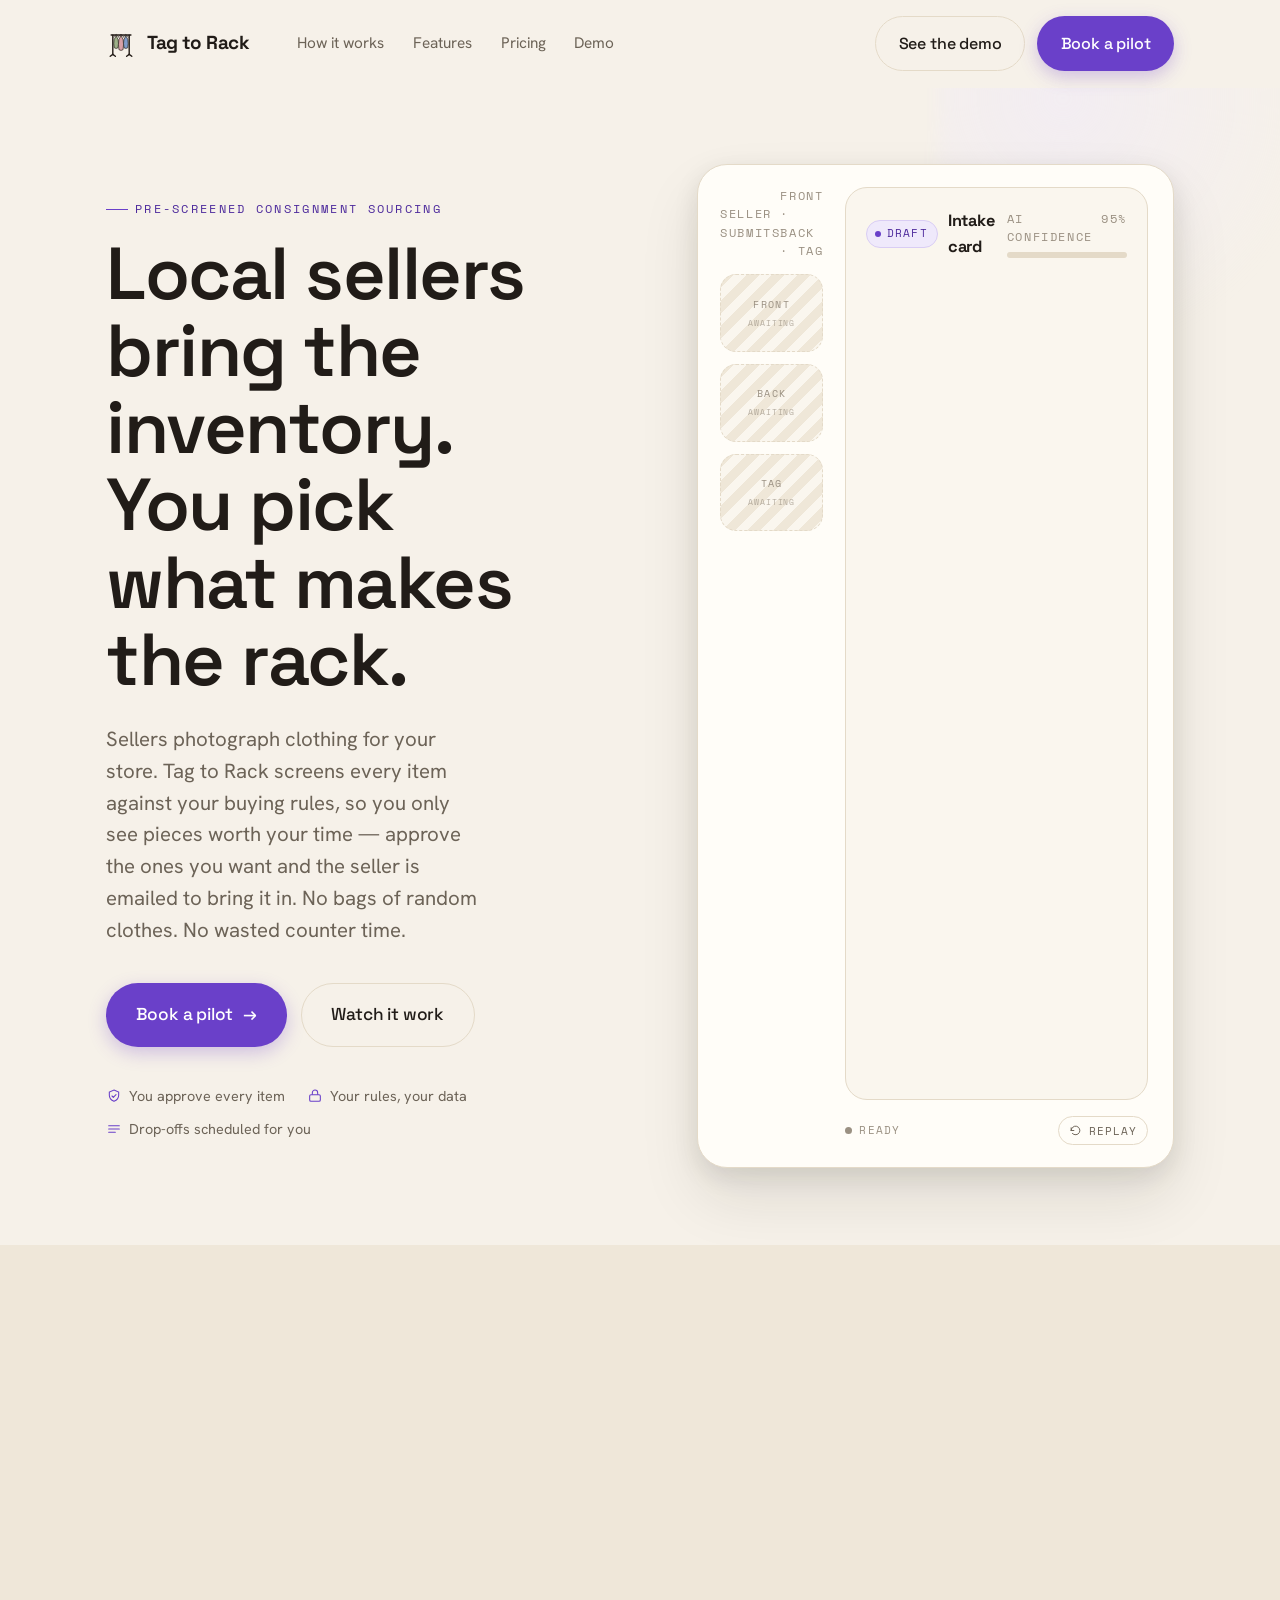
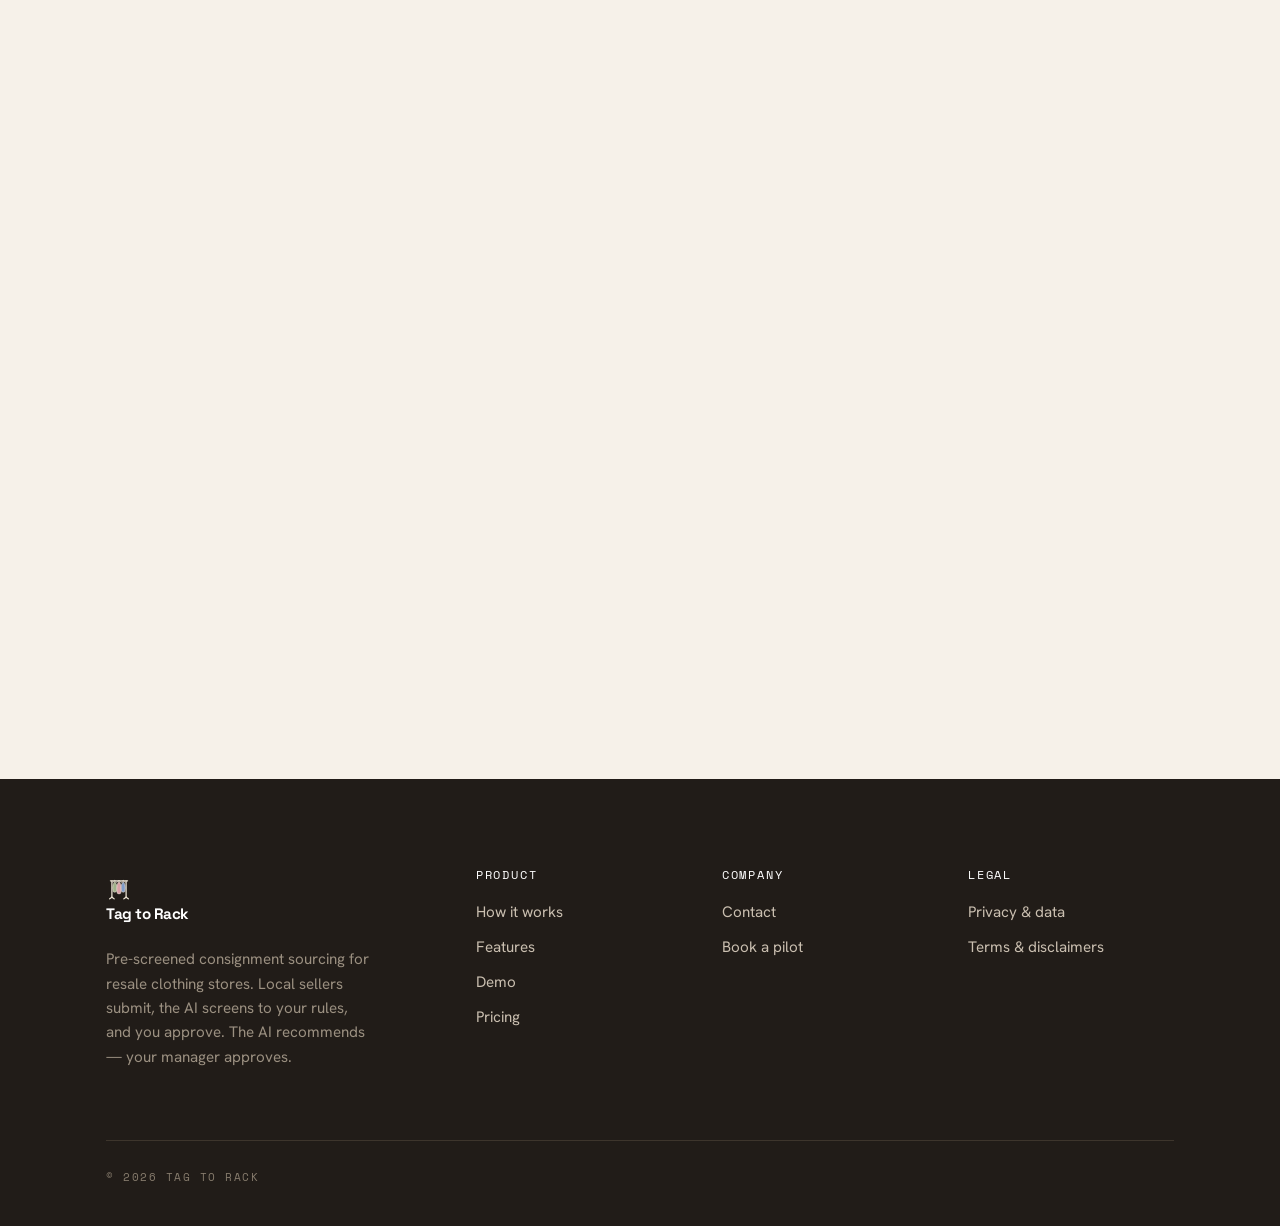
==== commit 9ab3b021: "Demo: real product photos — 9-item rotating catalog (front/back/tag) with matching intake cards on e" ====
--- a/index.html
+++ b/index.html
@@ -9,7 +9,7 @@
 <link rel="preconnect" href="https://fonts.gstatic.com" crossorigin>
 <link href="https://fonts.googleapis.com/css2?family=Space+Grotesk:wght@400;500;600;700&family=Hanken+Grotesk:wght@400;500;600;700&family=Space+Mono:wght@400;700&display=swap" rel="stylesheet">
 <link rel="stylesheet" href="assets/css/styles.css">
-<link rel="stylesheet" href="assets/css/components.css?v=2">
+<link rel="stylesheet" href="assets/css/components.css?v=3">
 <link rel="icon" href="/assets/img/logo-mark.svg" type="image/svg+xml">
 <link rel="apple-touch-icon" href="/assets/img/logo-mark.svg">
 <link rel="canonical" href="https://tagtorack.com/">
@@ -101,30 +101,30 @@
                 <strong>Intake card</strong>
               </div>
               <div class="demo-conf">
-                <div class="mono"><span>AI confidence</span><span>94%</span></div>
+                <div class="mono"><span>AI confidence</span><span data-f="conf">95%</span></div>
                 <div class="demo-conf-track"><div class="demo-conf-fill"></div></div>
               </div>
             </div>
 
             <div class="demo-fields">
-              <div class="demo-field"><span class="k">Brand</span><span class="v">Madewell</span></div>
-              <div class="demo-field"><span class="k">Category</span><span class="v">Women's · Blouse</span></div>
-              <div class="demo-field"><span class="k">Size</span><span class="v">M</span></div>
-              <div class="demo-field"><span class="k">Color</span><span class="v">Sage green</span></div>
-              <div class="demo-field"><span class="k">Material</span><span class="v">100% Tencel</span></div>
-              <div class="demo-field"><span class="k">Condition</span><span class="v">Excellent · gently used</span></div>
-              <div class="demo-field span-2"><span class="k">Possible flaws</span><span class="v"><span class="flag">⚑</span> Faint mark near left cuff — review</span></div>
+              <div class="demo-field"><span class="k">Brand</span><span class="v" data-f="brand">REISS</span></div>
+              <div class="demo-field"><span class="k">Category</span><span class="v" data-f="category">Women's · Blouse</span></div>
+              <div class="demo-field"><span class="k">Size</span><span class="v" data-f="size">S</span></div>
+              <div class="demo-field"><span class="k">Color</span><span class="v" data-f="color">Cream</span></div>
+              <div class="demo-field"><span class="k">Material</span><span class="v" data-f="material">Silk-blend satin</span></div>
+              <div class="demo-field"><span class="k">Condition</span><span class="v" data-f="condition">Excellent · gently used</span></div>
+              <div class="demo-field span-2"><span class="k">Possible flaws</span><span class="v"><span class="flag">⚑</span> <span data-f="flaw">No flaws detected — verify at drop-off</span></span></div>
             </div>
 
             <div class="demo-suggestion">
-              <span class="chip ok">Recommend · Consign</span>
-              <span class="price">$24–$32 <small>suggested</small></span>
+              <span class="chip ok" data-f="rec">Recommend · Consign</span>
+              <span class="price"><span data-f="price">$45–$60</span> <small>suggested</small></span>
             </div>
 
             <div class="demo-pos">
               <span class="k">POS-ready listing</span>
-              <div class="pos-title">Madewell Sage Tencel Blouse — Women's M, EUC</div>
-              <div class="pos-desc">Soft sage-green Tencel blouse by Madewell, size M. Excellent used condition; relaxed drape, button front. Minor mark near left cuff noted.</div>
+              <div class="pos-title" data-f="posTitle">REISS Cream Silk-Blend Blouse — Women's S, EUC</div>
+              <div class="pos-desc" data-f="posDesc">Elegant cream silk-blend blouse by REISS, size S. Excellent condition; collared V-neck, soft drape, curved hem.</div>
             </div>
 
             <div class="demo-approval">
--- a/assets/css/components.css
+++ b/assets/css/components.css
@@ -81,9 +81,9 @@
 .demo-photo.captured .slot-label { opacity: 0; }
 .demo-photo.captured .cap-badge { opacity: 1; transform: none; }
 /* faux garment fields */
-.img-blouse  { background: #ebe8da url("/assets/img/demo-blouse-front.svg?v=2") center/cover no-repeat; }
-.img-blouse2 { background: #e8e5d6 url("/assets/img/demo-blouse-back.svg?v=2") center/cover no-repeat; }
-.img-tag     { background: #ebe8da url("/assets/img/demo-tag.svg?v=2") center/cover no-repeat; }
+.img-blouse  { background: #ebe8da url("/assets/img/demo-blouse-front.svg?v=3") center/cover no-repeat; }
+.img-blouse2 { background: #e8e5d6 url("/assets/img/demo-blouse-back.svg?v=3") center/cover no-repeat; }
+.img-tag     { background: #ebe8da url("/assets/img/demo-tag.svg?v=3") center/cover no-repeat; }
 
 /* card column */
 .demo-card { position: relative; display: flex; flex-direction: column; }
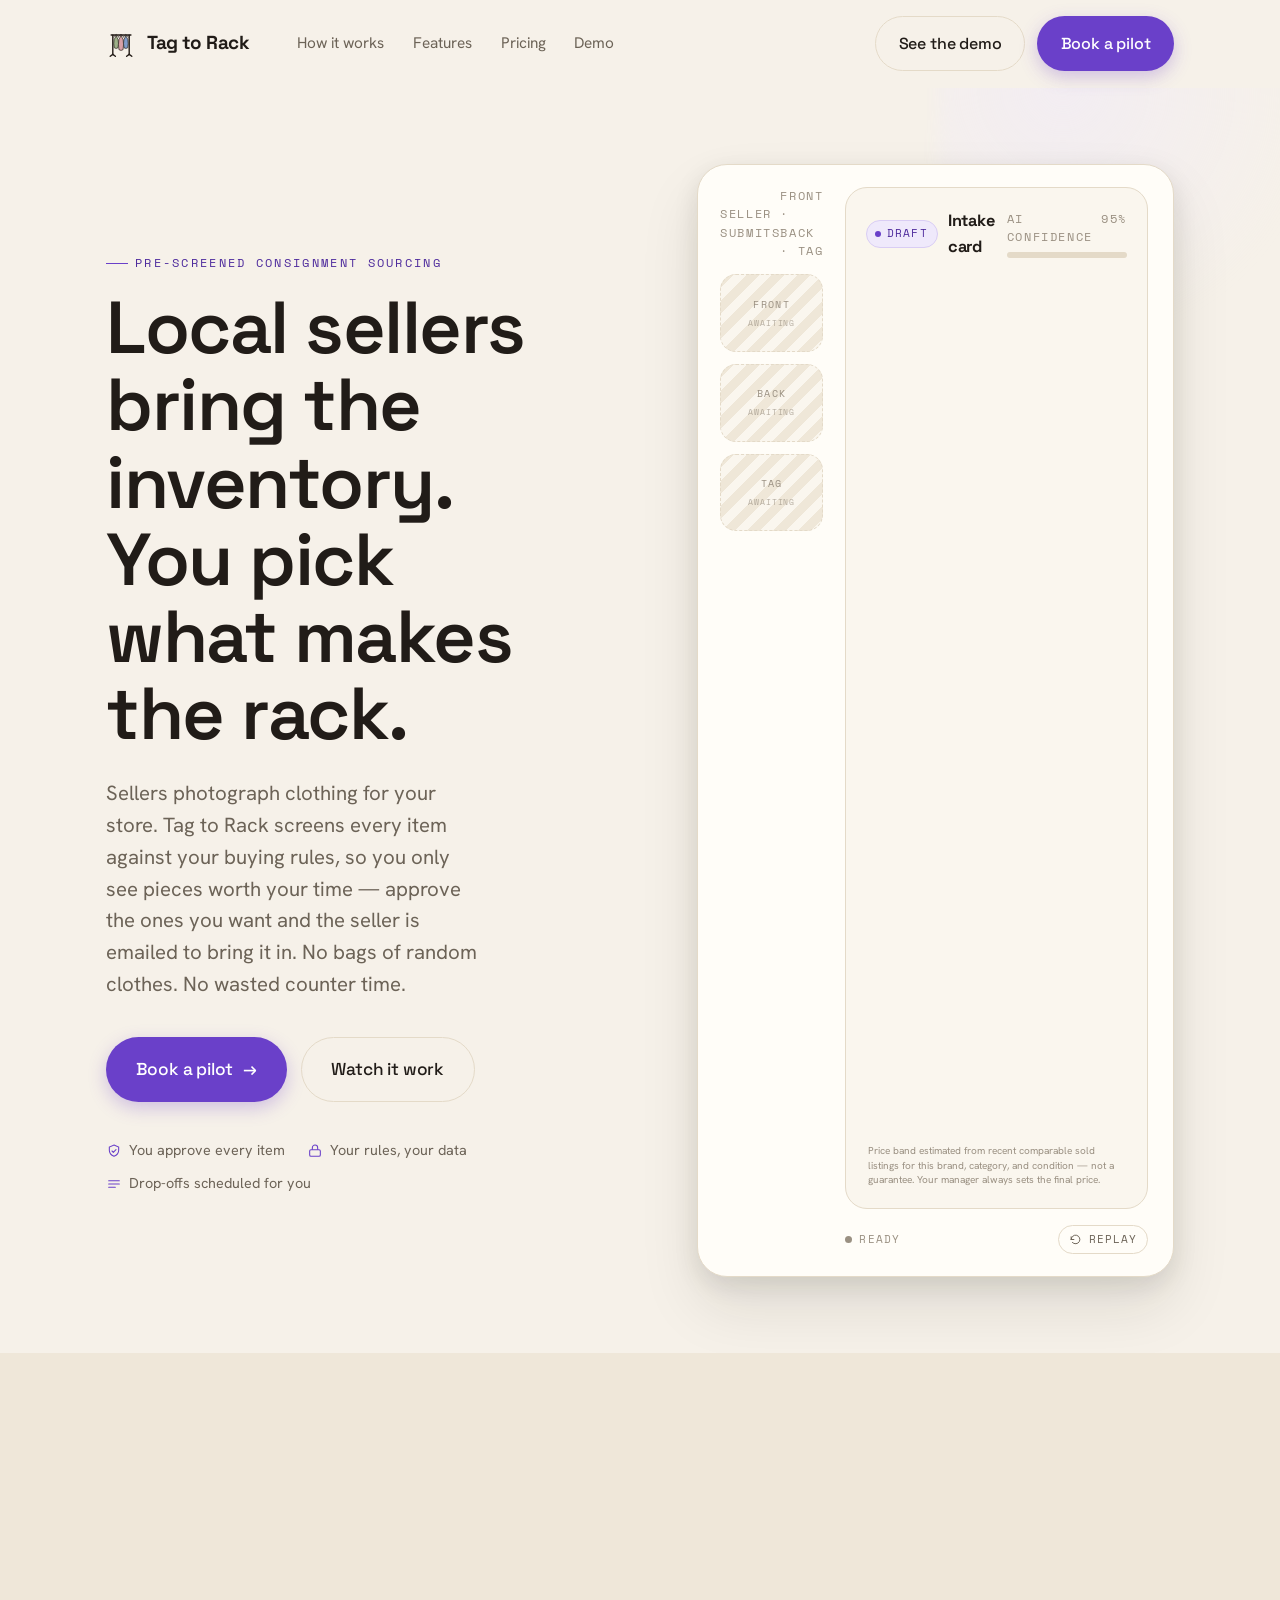
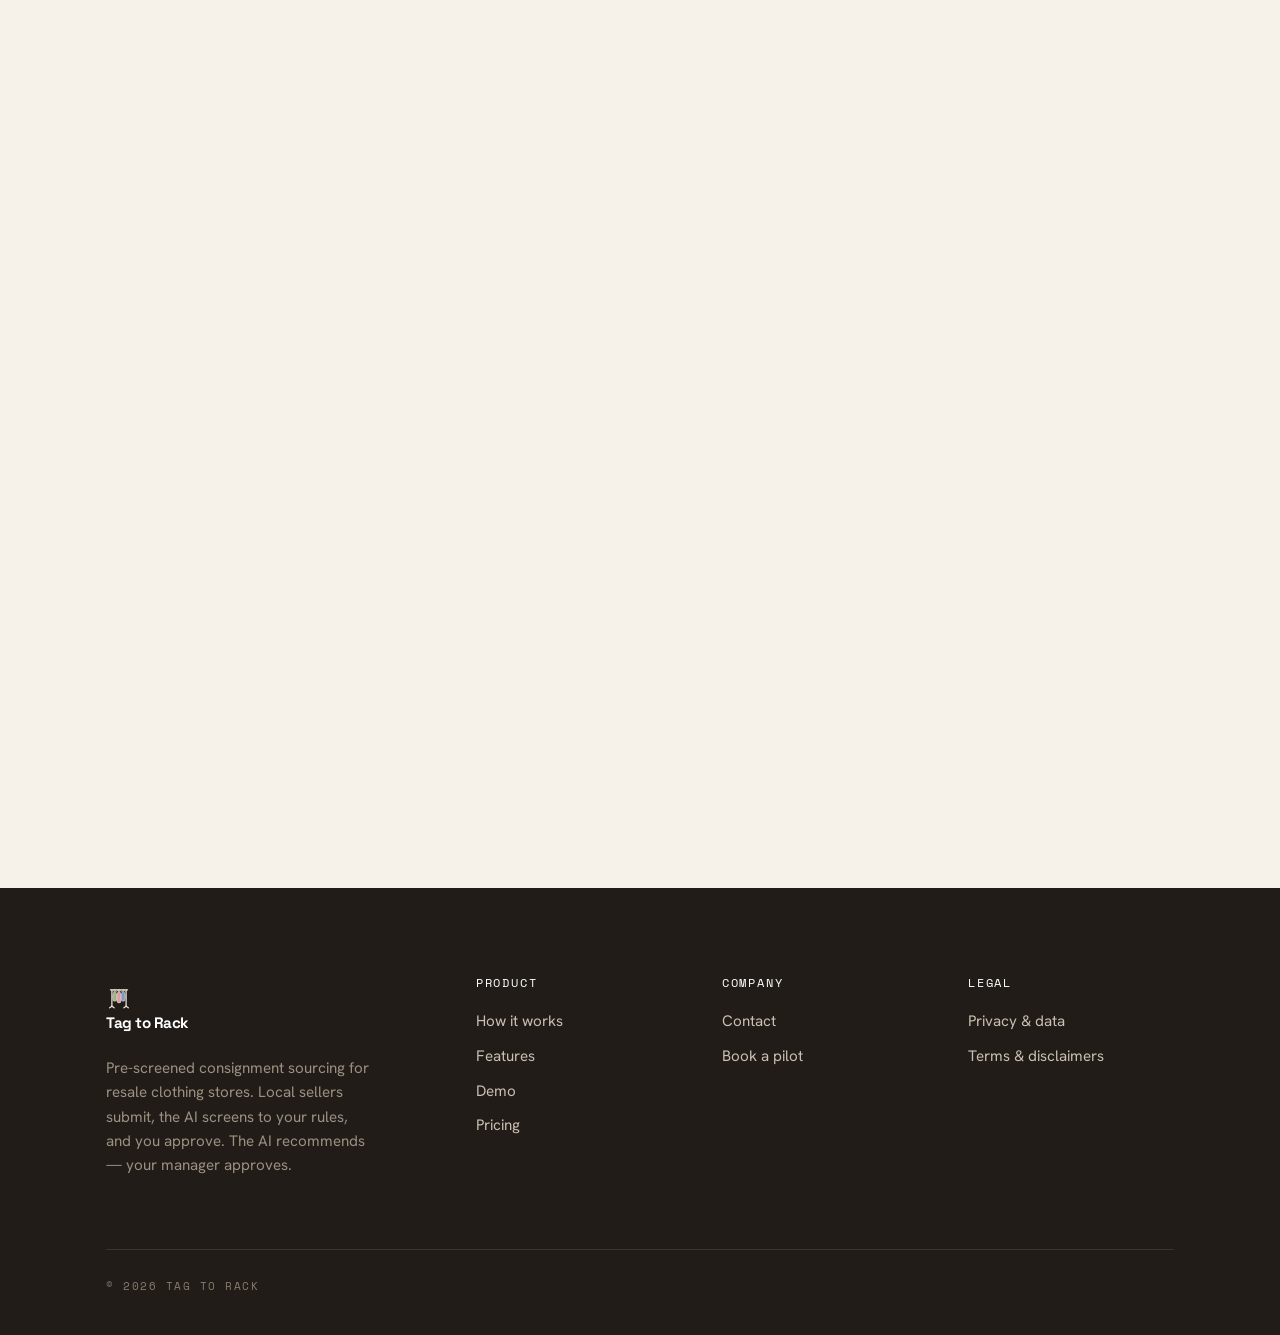
==== commit f8ac6c76: "Demo: market-comp price band + max-margin list price (98% of sold comps) with disclaimer; features c" ====
--- a/index.html
+++ b/index.html
@@ -9,7 +9,7 @@
 <link rel="preconnect" href="https://fonts.gstatic.com" crossorigin>
 <link href="https://fonts.googleapis.com/css2?family=Space+Grotesk:wght@400;500;600;700&family=Hanken+Grotesk:wght@400;500;600;700&family=Space+Mono:wght@400;700&display=swap" rel="stylesheet">
 <link rel="stylesheet" href="assets/css/styles.css">
-<link rel="stylesheet" href="assets/css/components.css?v=3">
+<link rel="stylesheet" href="assets/css/components.css?v=4">
 <link rel="icon" href="/assets/img/logo-mark.svg" type="image/svg+xml">
 <link rel="apple-touch-icon" href="/assets/img/logo-mark.svg">
 <link rel="canonical" href="https://tagtorack.com/">
@@ -118,7 +118,8 @@
 
             <div class="demo-suggestion">
               <span class="chip ok" data-f="rec">Recommend · Consign</span>
-              <span class="price"><span data-f="price">$45–$60</span> <small>suggested</small></span>
+              <span class="price"><span data-f="price">$45–$60</span> <small>market band</small></span>
+              <span class="demo-comps"><b data-f="maxprice">List at $58</b> for max margin · <span data-f="comps">98% of 132 recent sold comps fell in this band</span></span>
             </div>
 
             <div class="demo-pos">
@@ -138,6 +139,8 @@
                 <button class="ap-btn ap-pass">Pass</button>
               </div>
             </div>
+
+            <p class="demo-fineprint">Price band estimated from recent comparable sold listings for this brand, category, and condition — not a guarantee. Your manager always sets the final price.</p>
           </div>
 
           <div class="demo-footer">
--- a/assets/css/components.css
+++ b/assets/css/components.css
@@ -137,6 +137,9 @@
 .demo-suggestion.revealed { opacity:1; transform:none; }
 .demo-suggestion .price { font-family: var(--display); font-size: 1.4rem; font-weight: 600; letter-spacing:-.02em; }
 .demo-suggestion .price small { font-size: .8rem; color: var(--ink-faint); font-weight: 400; font-family: var(--mono); }
+.demo-suggestion .demo-comps { flex-basis: 100%; font-size: .8rem; color: var(--ink-soft); margin-top: 2px; }
+.demo-suggestion .demo-comps b { color: var(--ink); font-weight: 600; }
+.demo-fineprint { margin: 10px 2px 0; font-size: .63rem; color: var(--ink-faint); line-height: 1.45; }
 
 .demo-pos {
   margin-top: 14px; padding: 14px; border-radius: var(--r-sm);
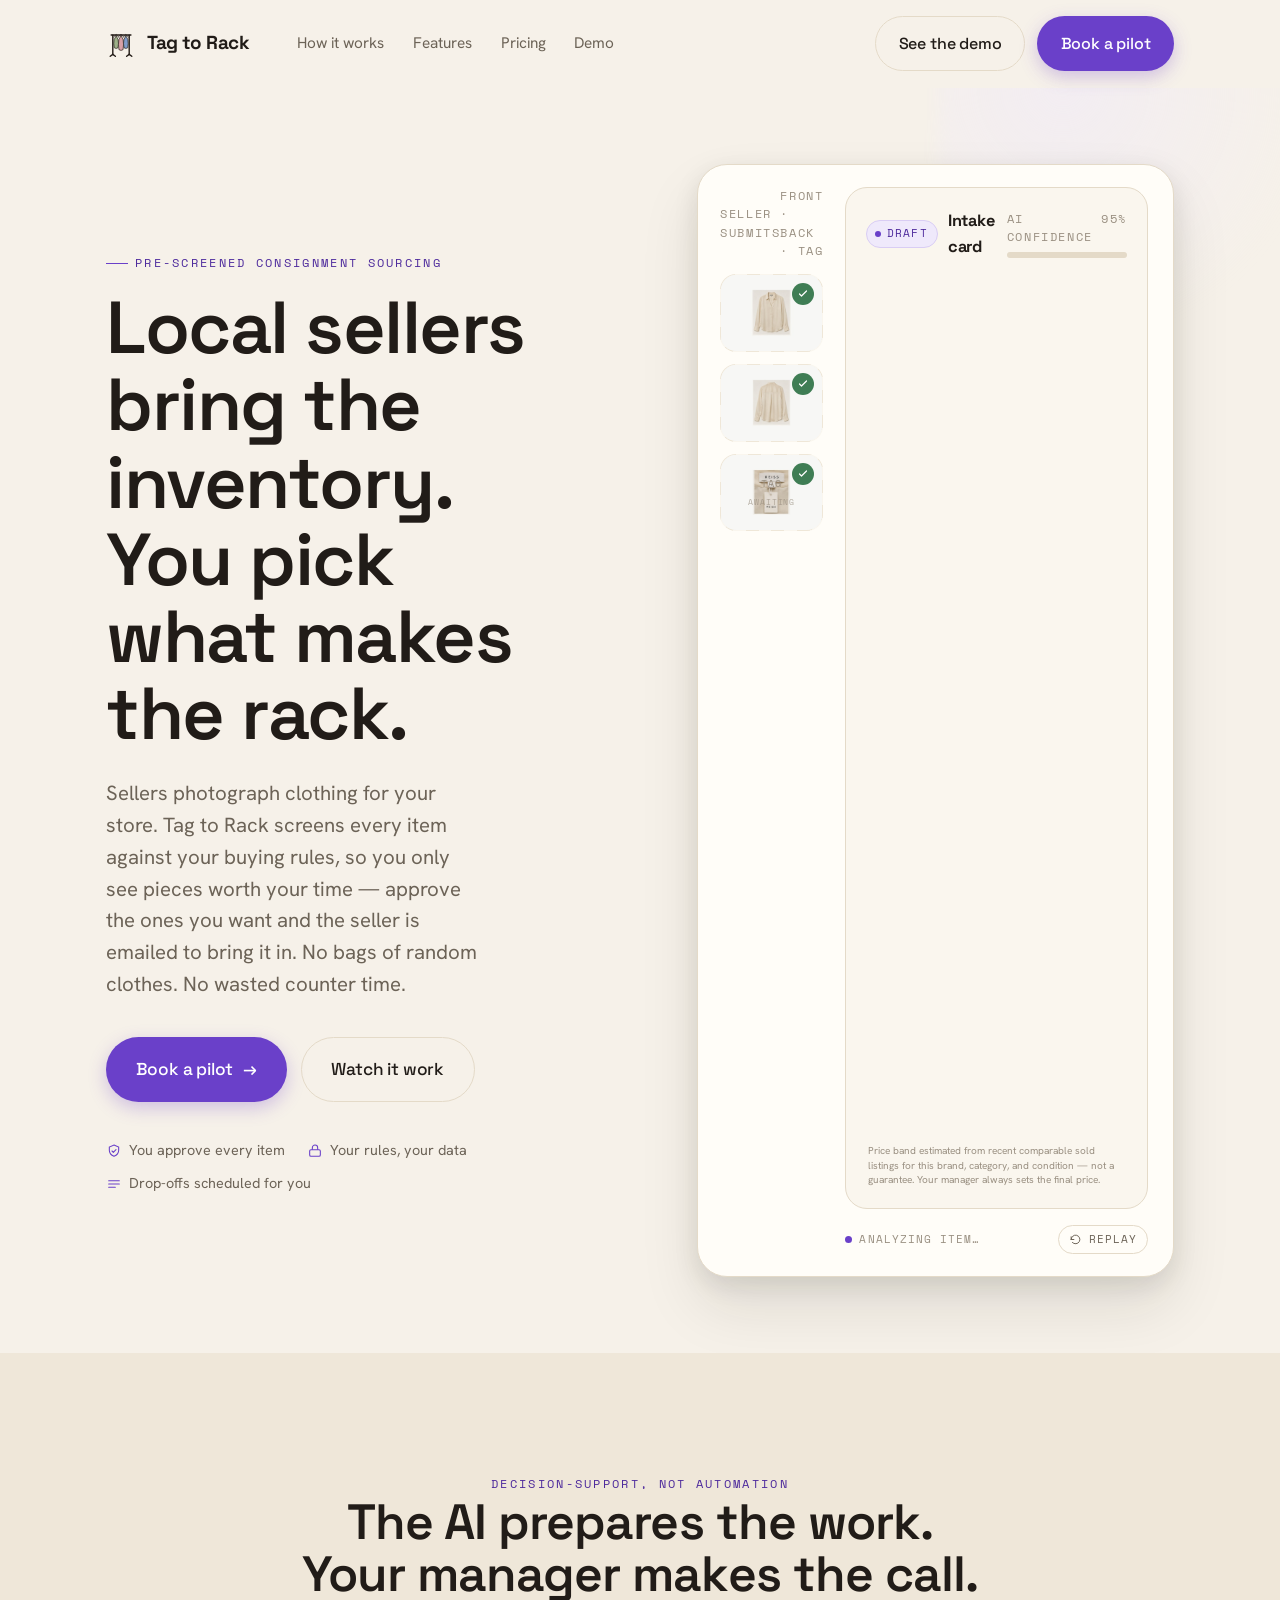
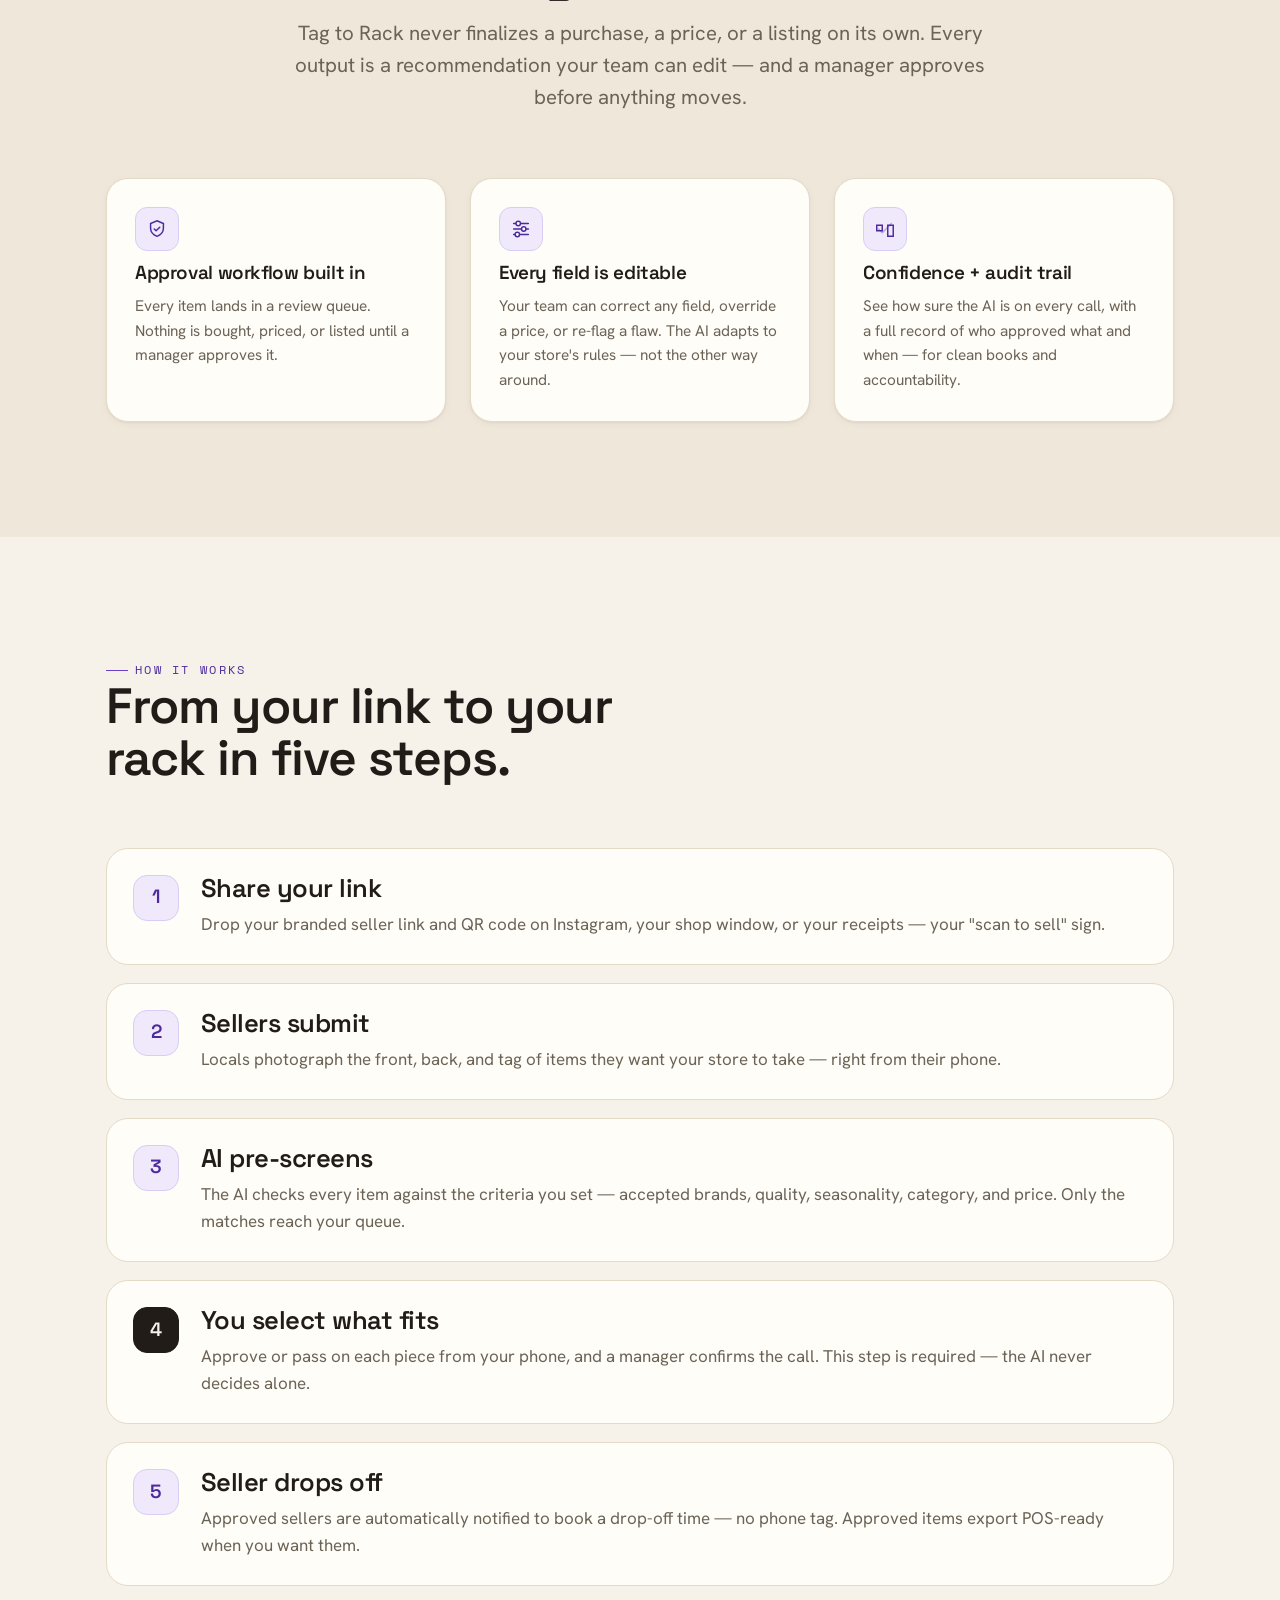
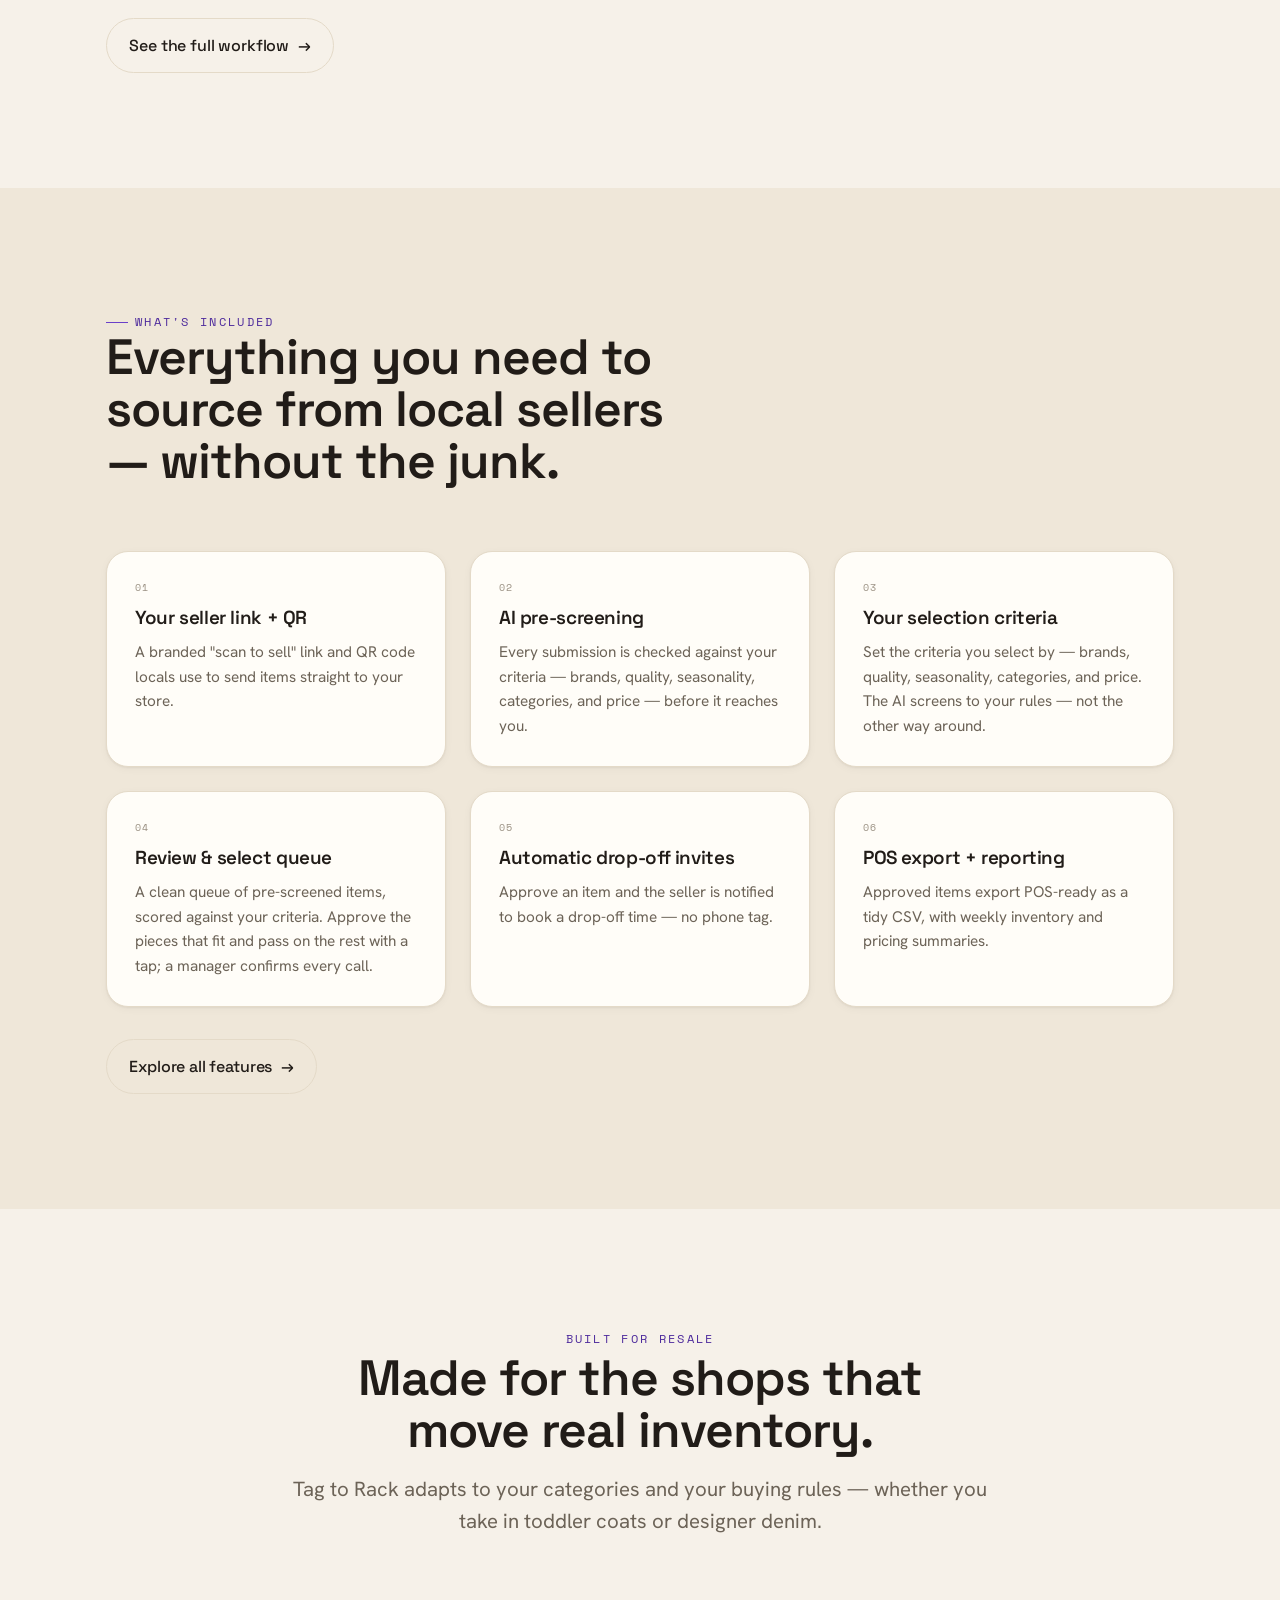
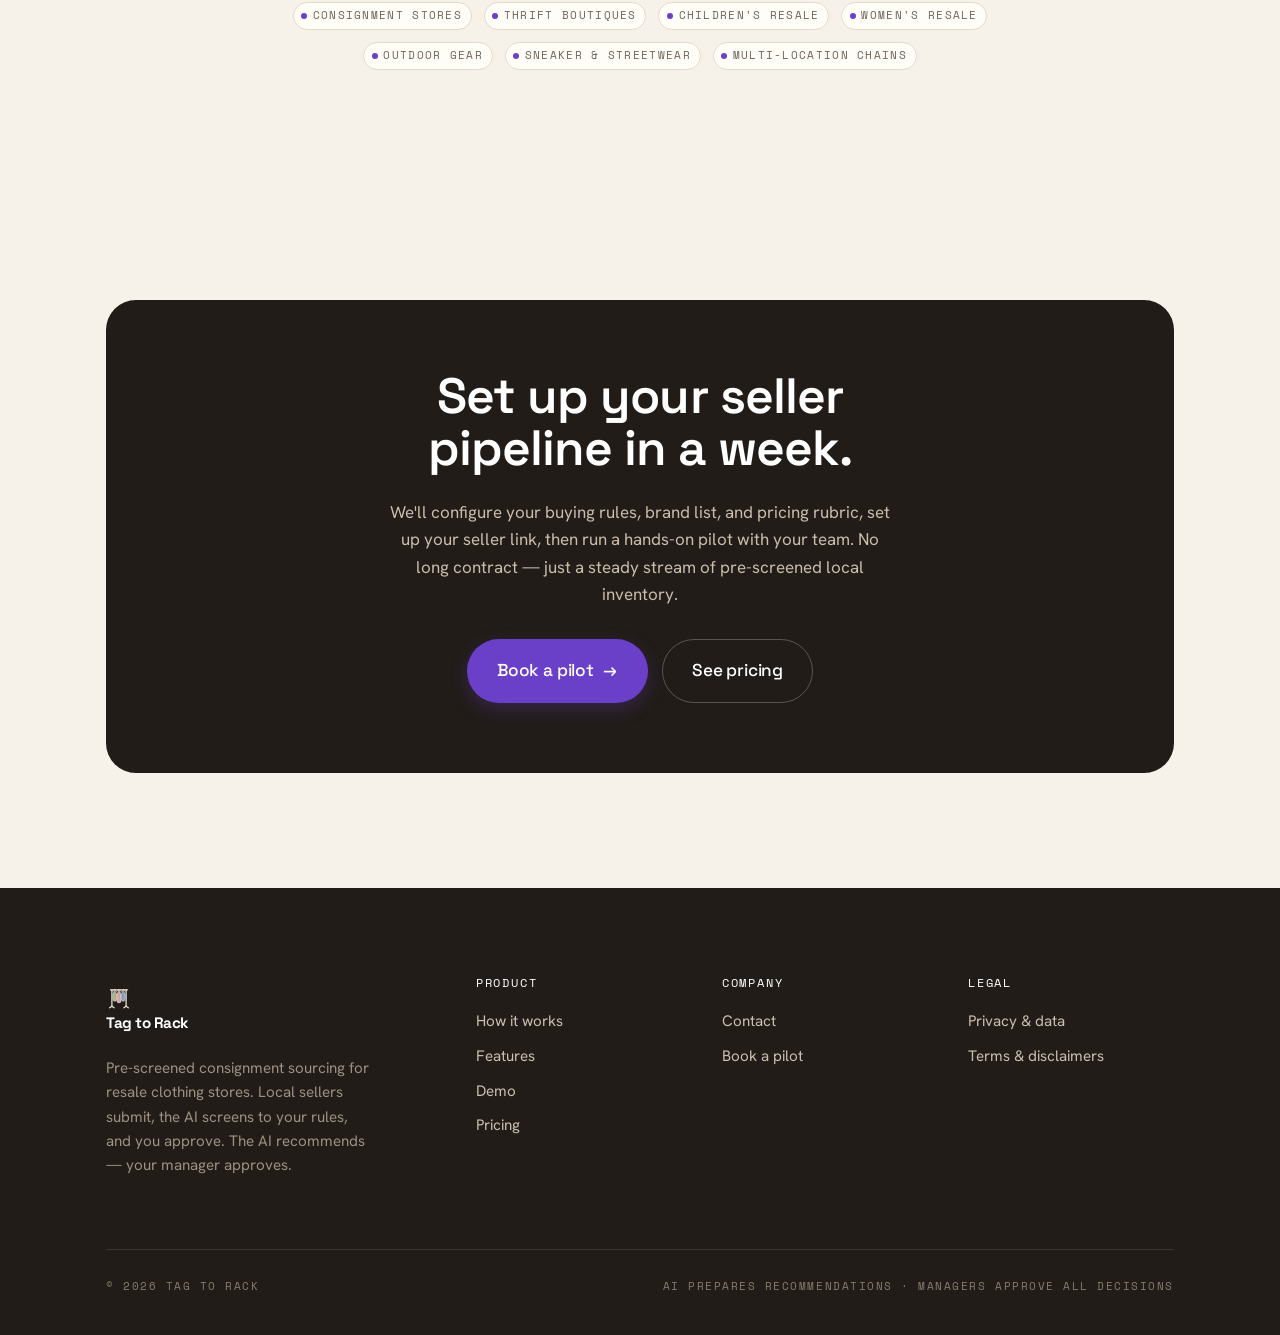
==== commit 035dc313: "Fix truncated file tails on index/features/how-it-works (missing site.js script tag broke reveal ani" ====
--- a/index.html
+++ b/index.html
@@ -286,4 +286,11 @@
     </div>
     <div class="footer-bottom">
       <span class="mono">© 2026 Tag to Rack</span>
-      <span class="mon+      <span class="mono">AI prepares recommendations · managers approve all decisions</span>
+    </div>
+  </div>
+</footer>
+
+<script src="assets/js/site.js?v=3"></script>
+</body>
+</html>
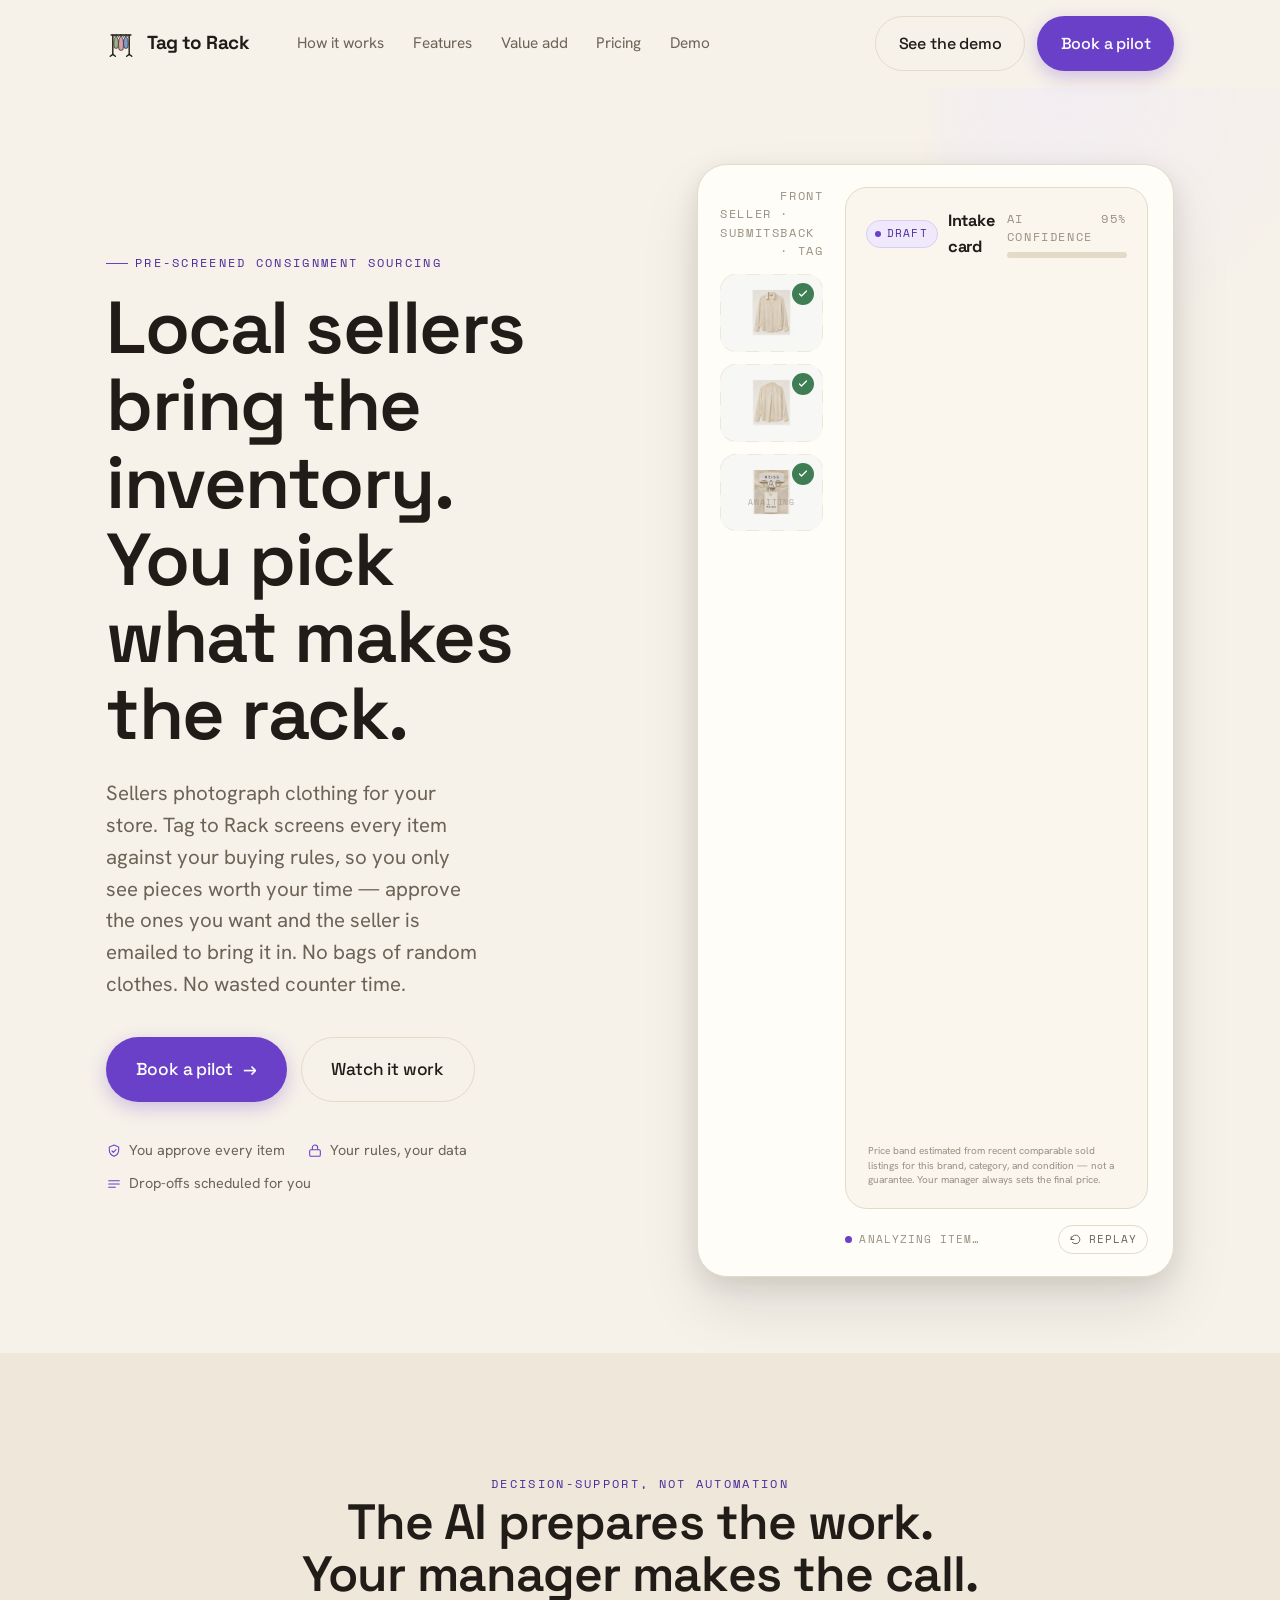
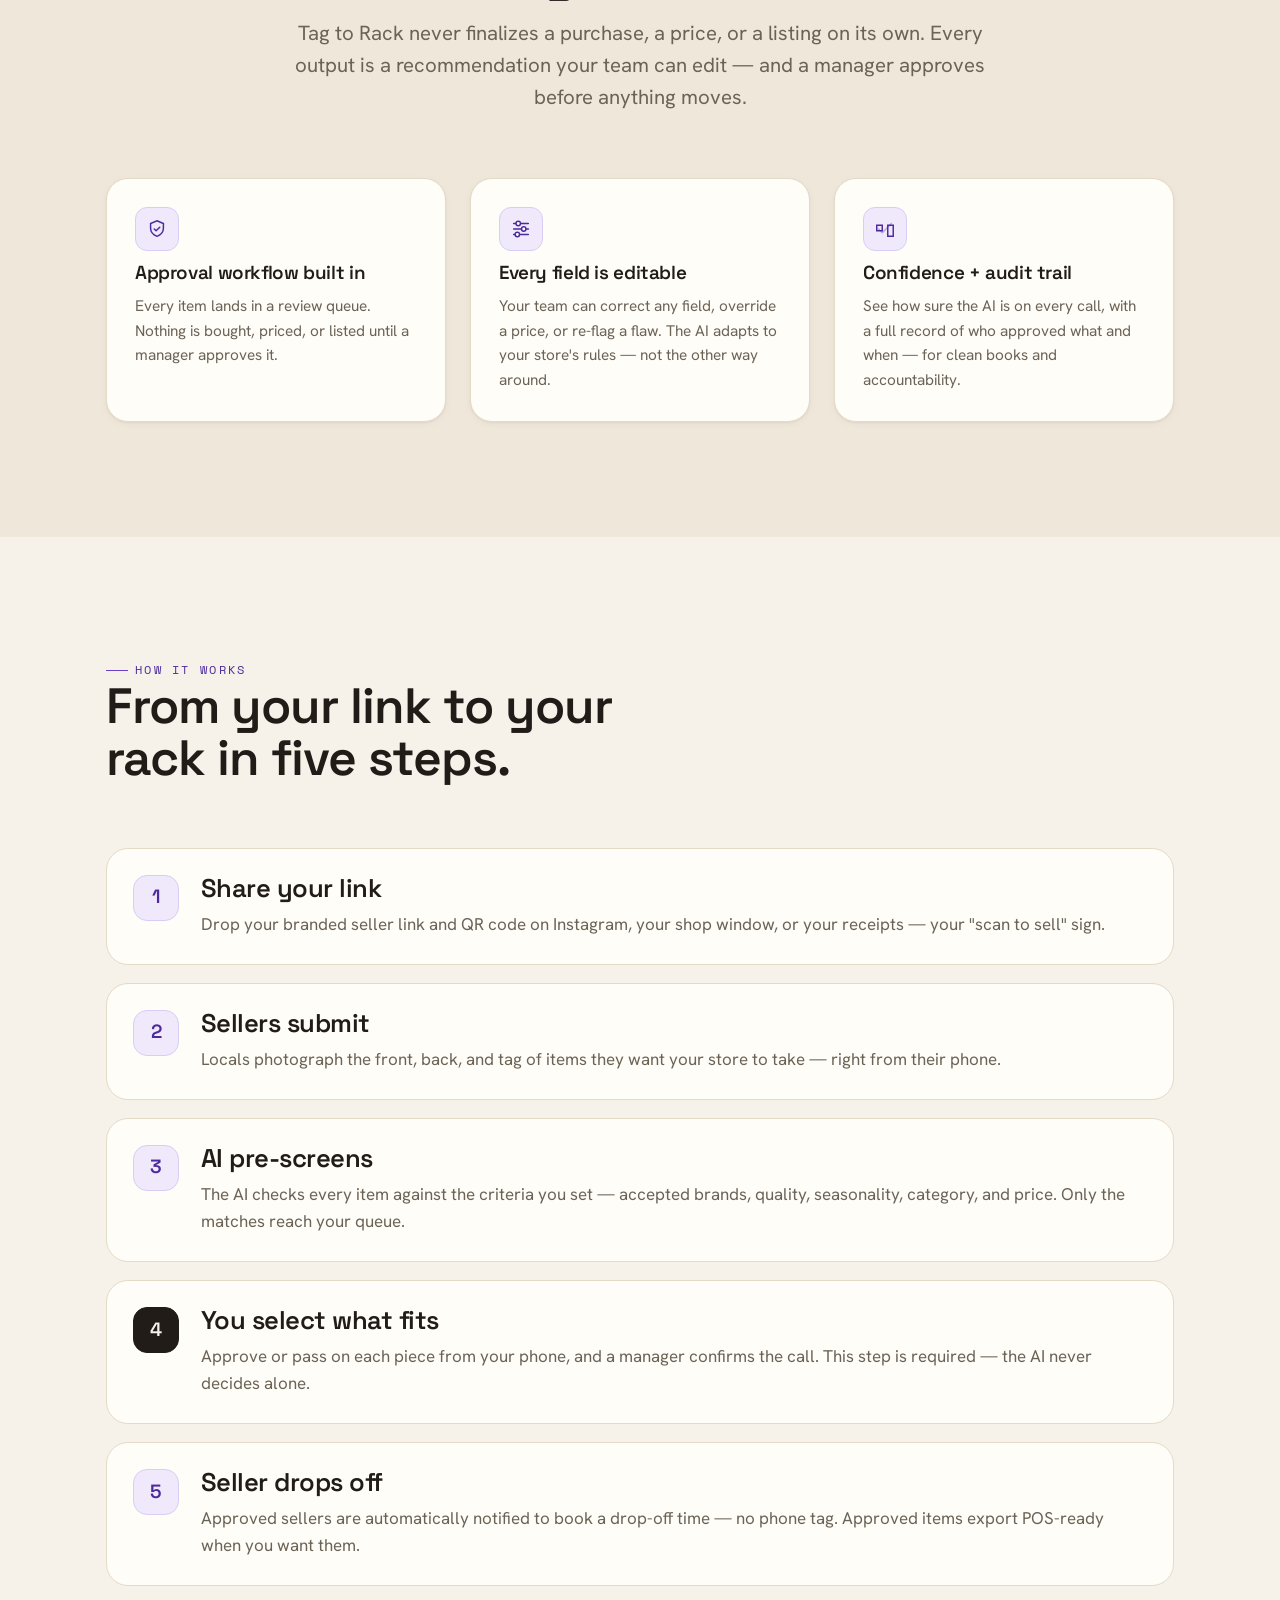
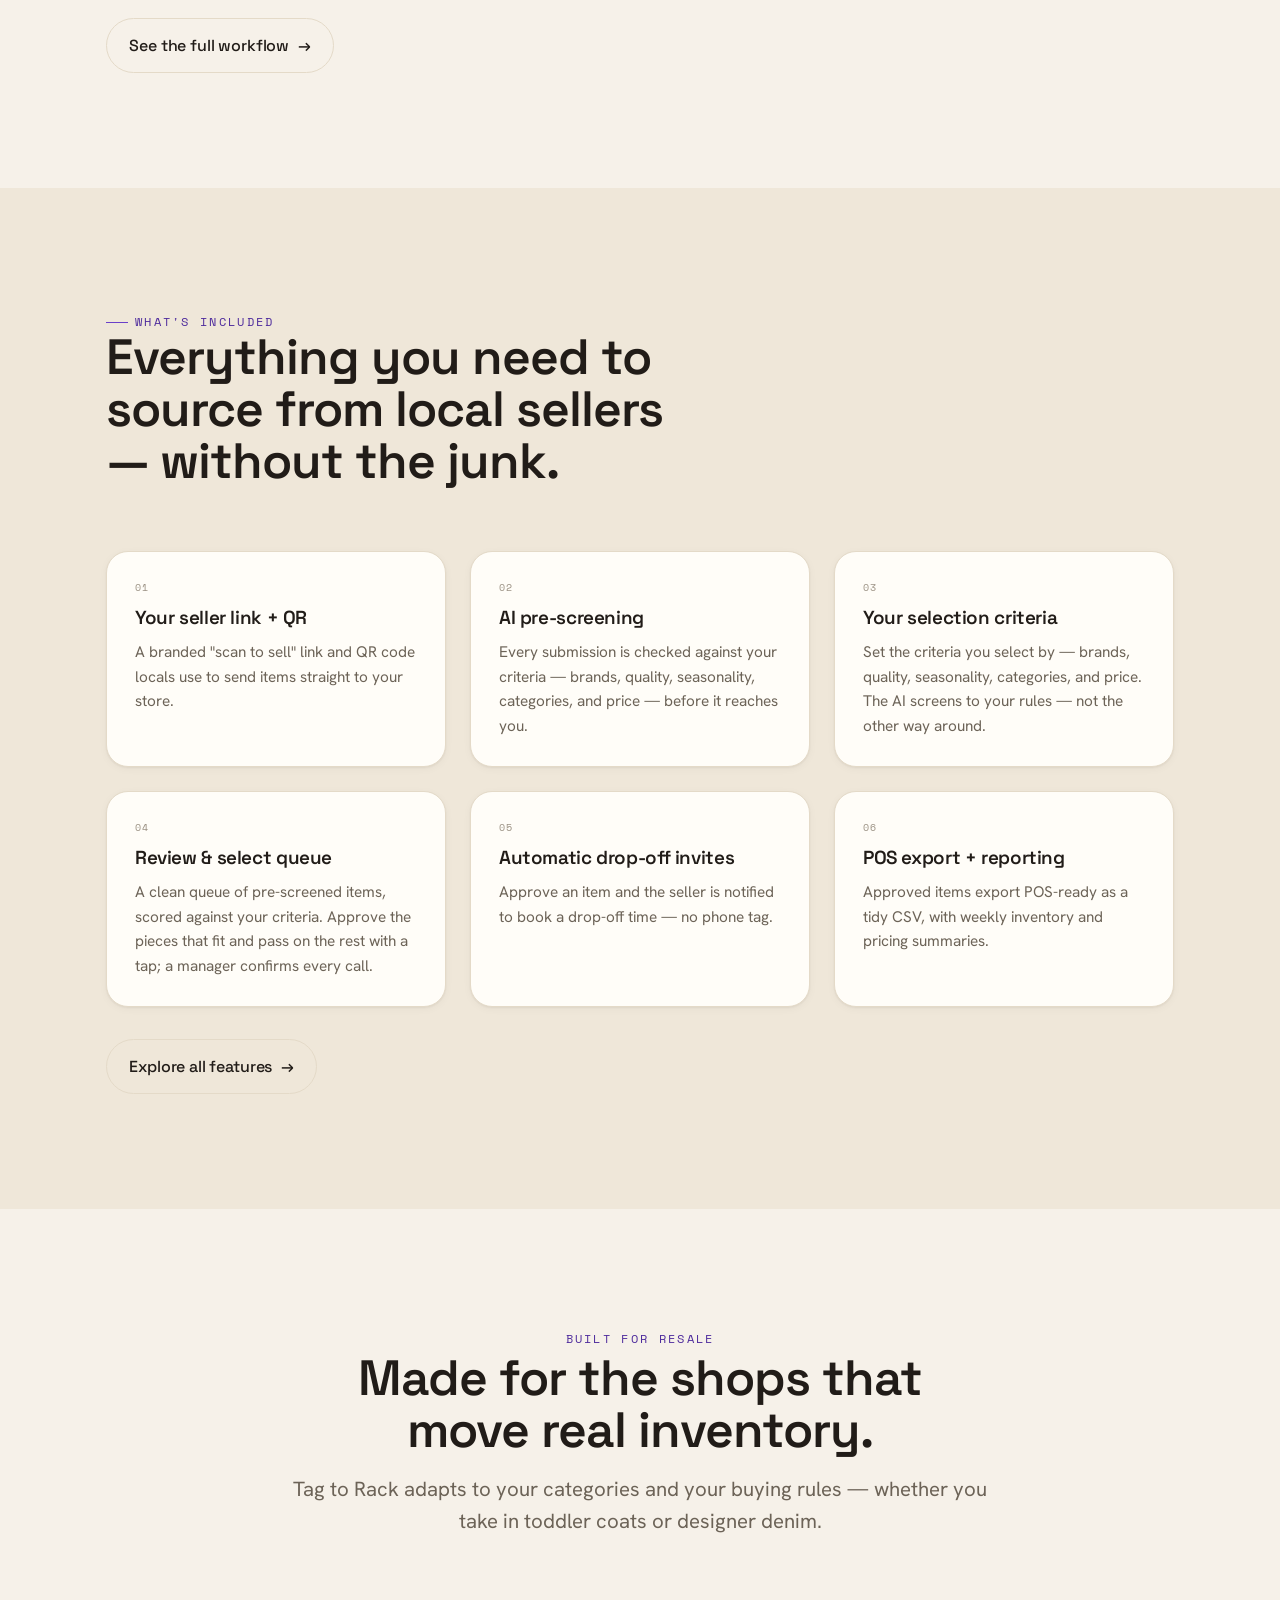
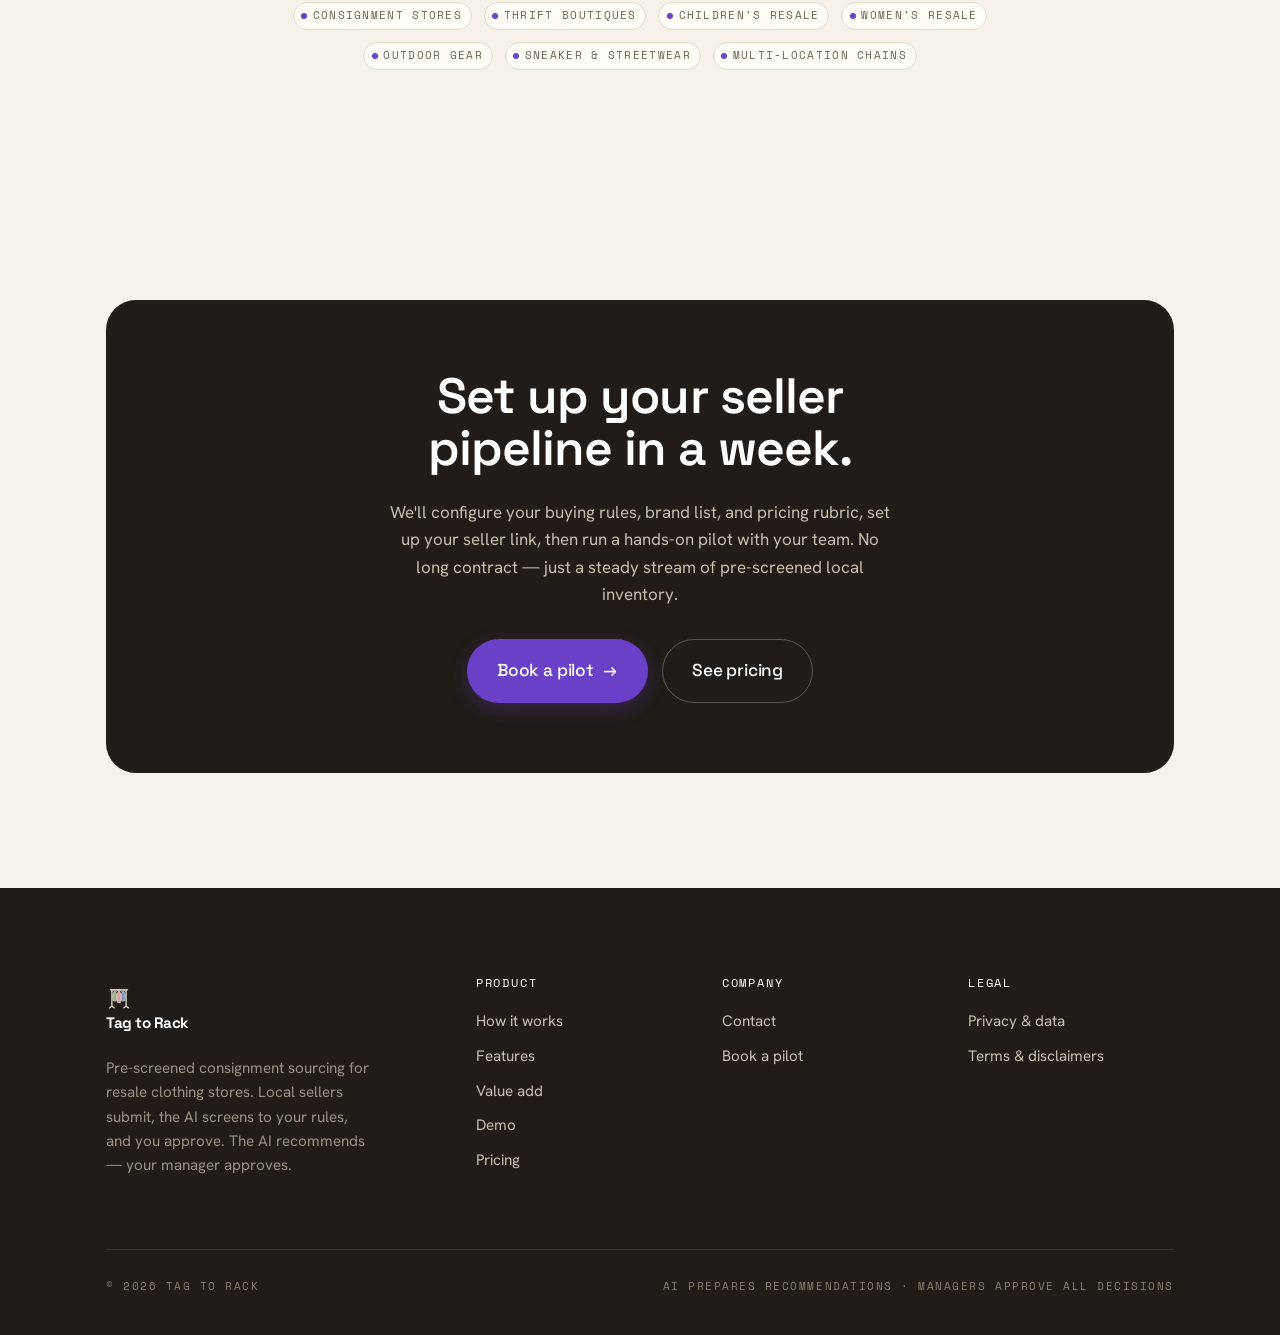
==== commit 7a0a32f7: "Add Value Add page: hypothetical store before/after with cost savings, market-pricing lift, and 6+ m" ====
--- a/index.html
+++ b/index.html
@@ -36,6 +36,7 @@
     <div class="nav-links">
       <a href="how-it-works">How it works</a>
       <a href="features">Features</a>
+      <a href="value-add">Value add</a>
       <a href="pricing">Pricing</a>
       <a href="demo">Demo</a>
     </div>
@@ -270,6 +271,7 @@
         <h4>Product</h4>
         <a href="how-it-works">How it works</a>
         <a href="features">Features</a>
+        <a href="value-add">Value add</a>
         <a href="demo">Demo</a>
         <a href="pricing">Pricing</a>
       </div>
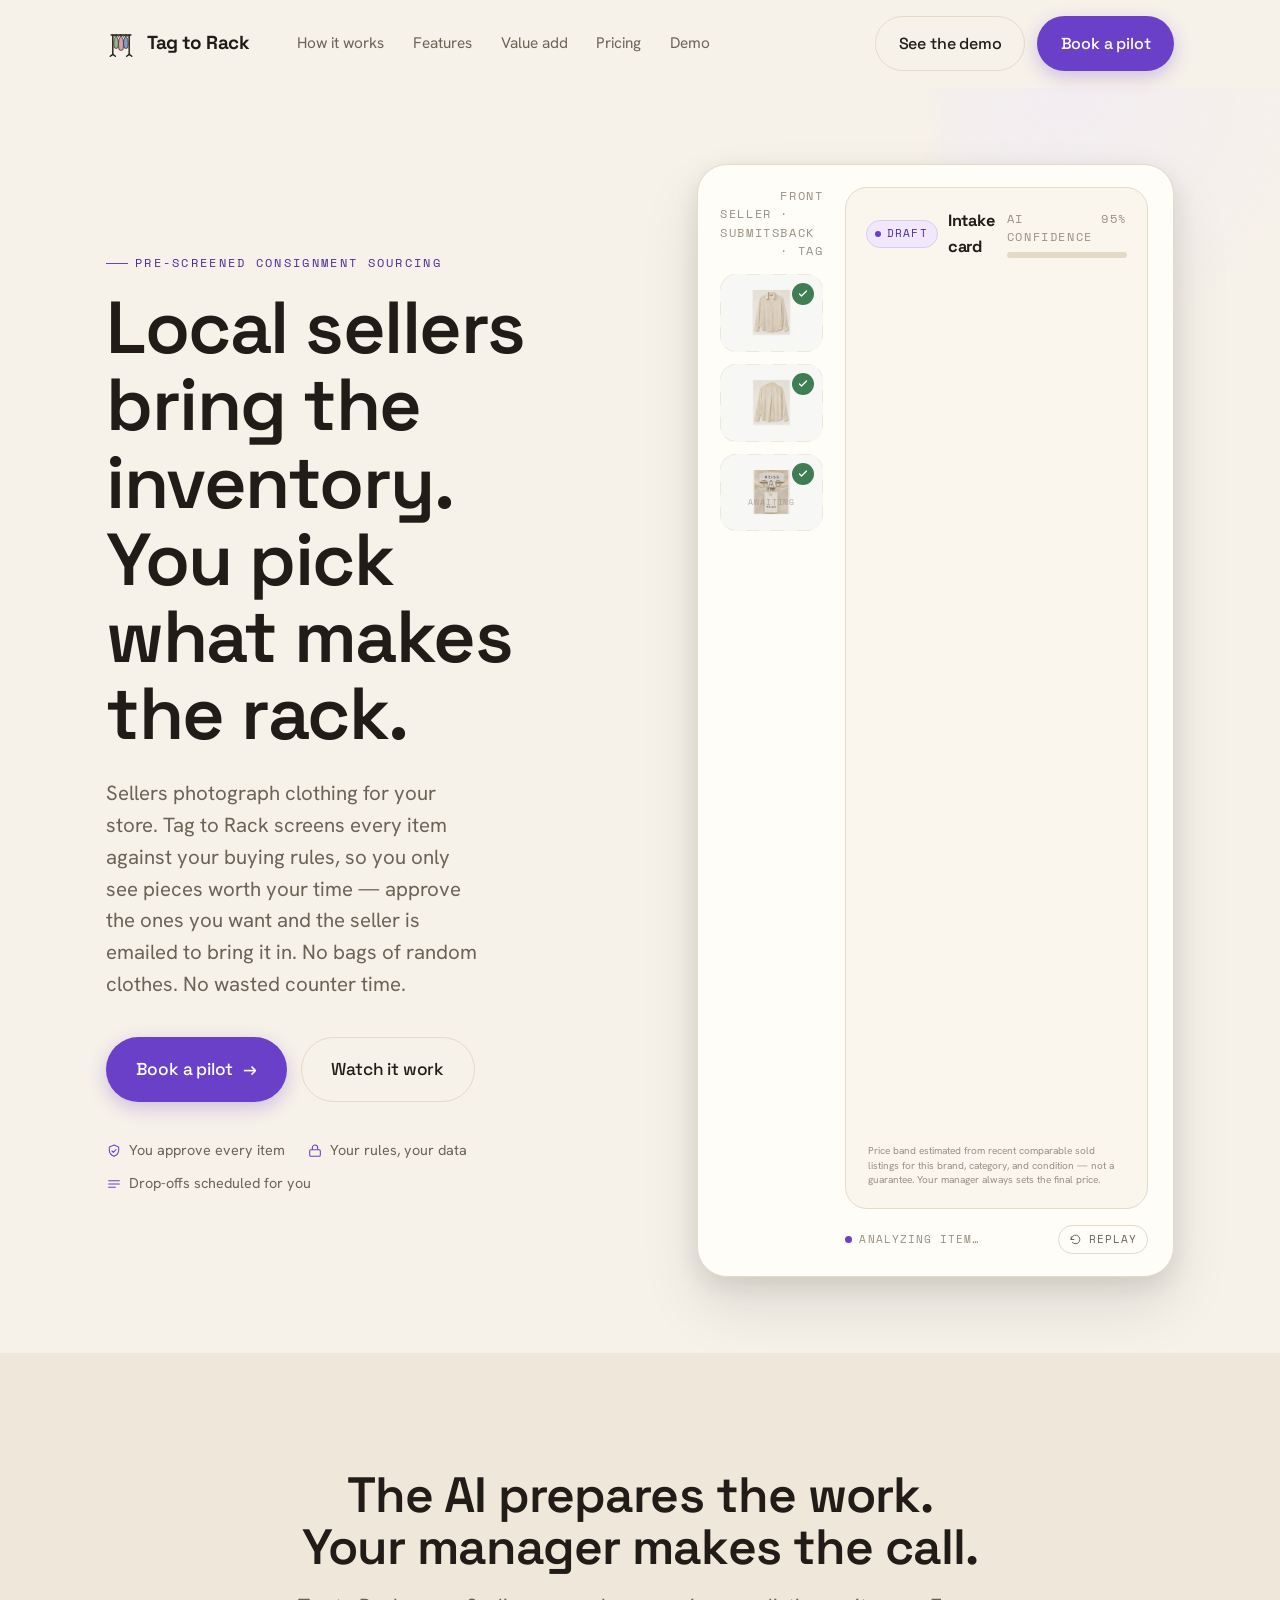
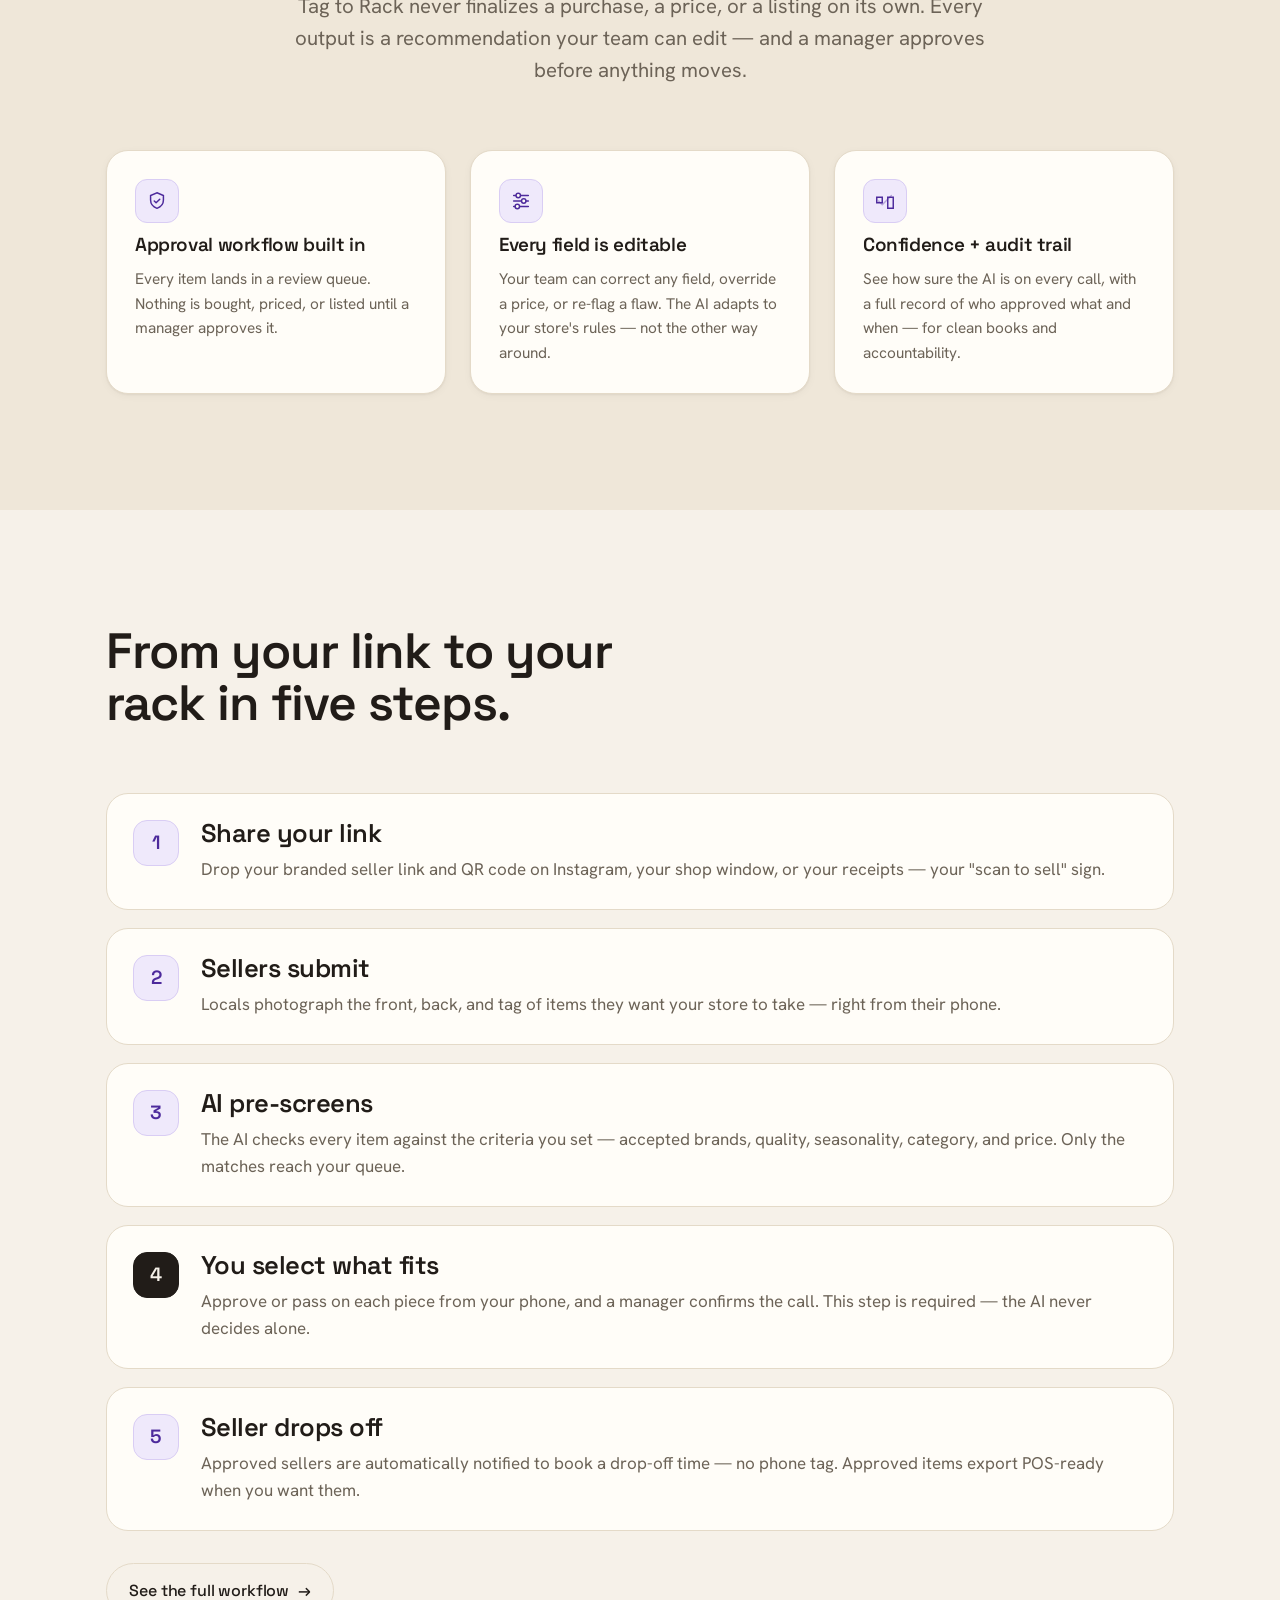
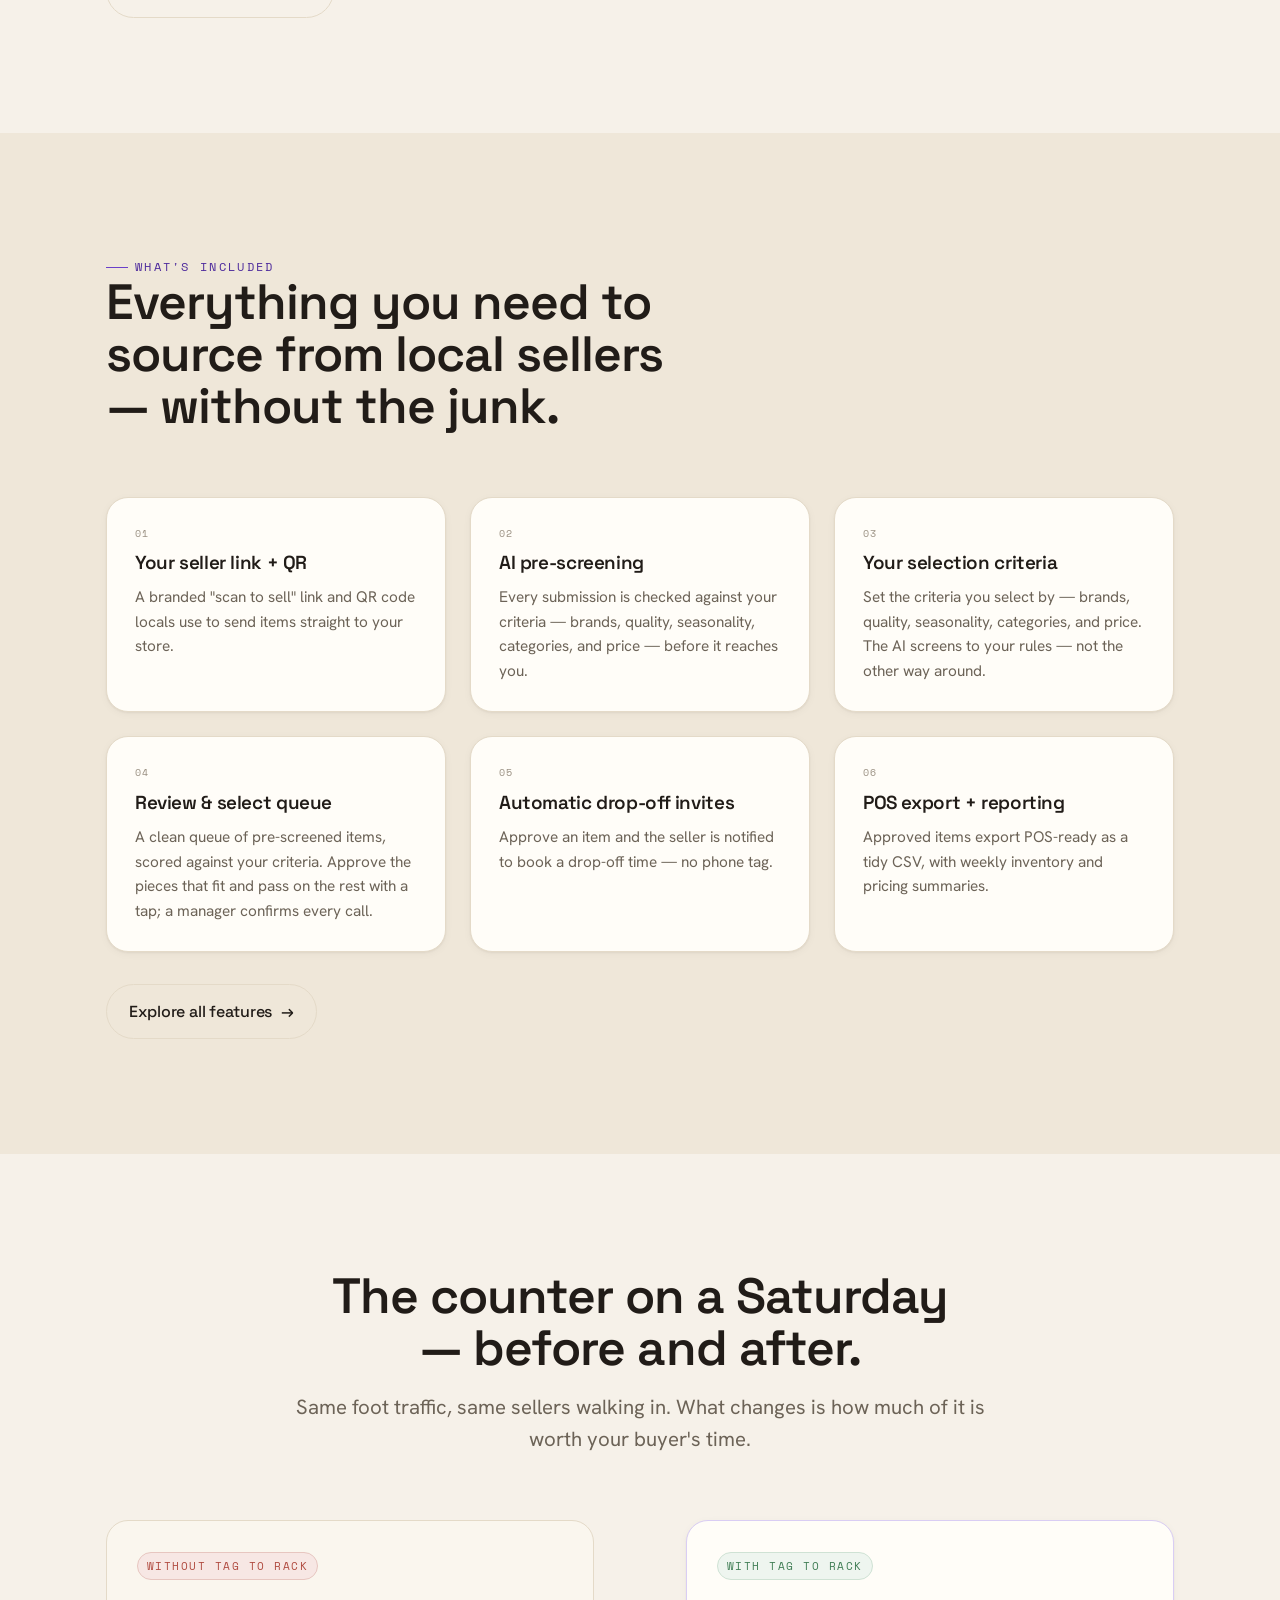
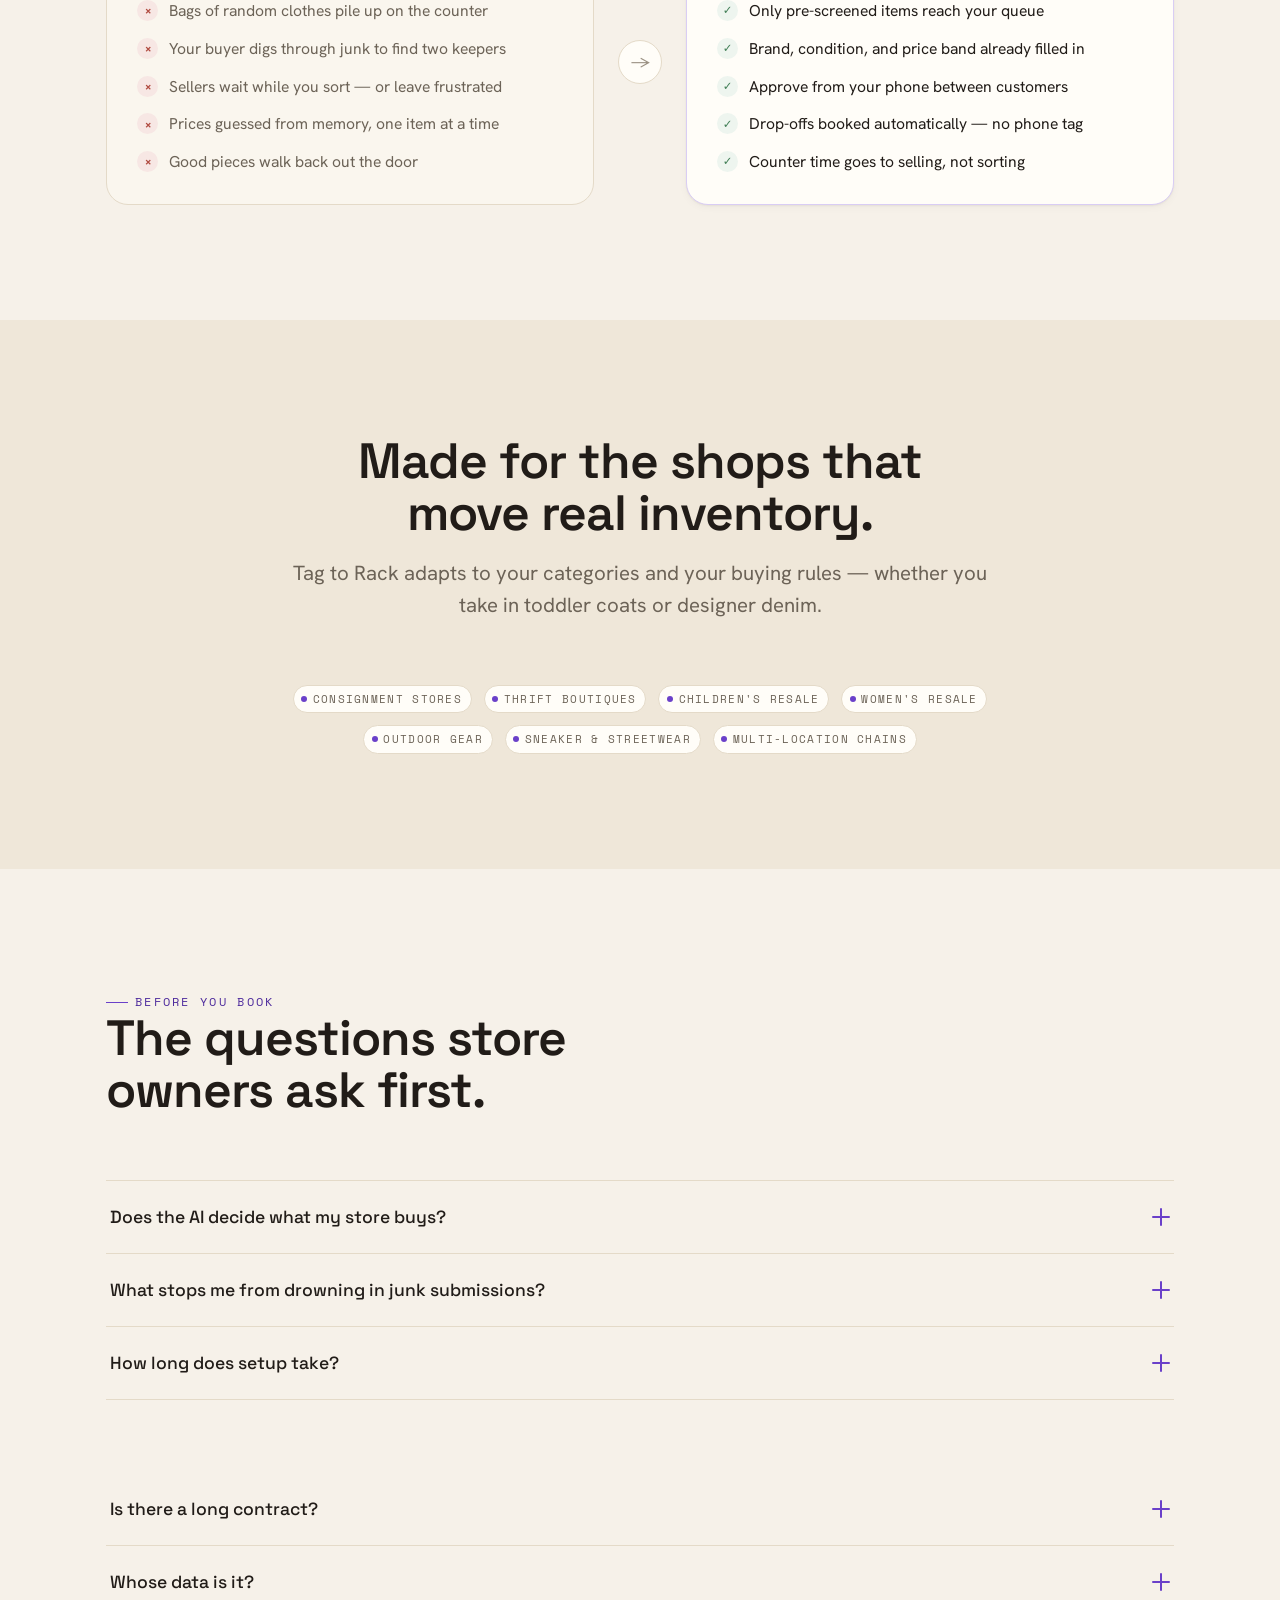
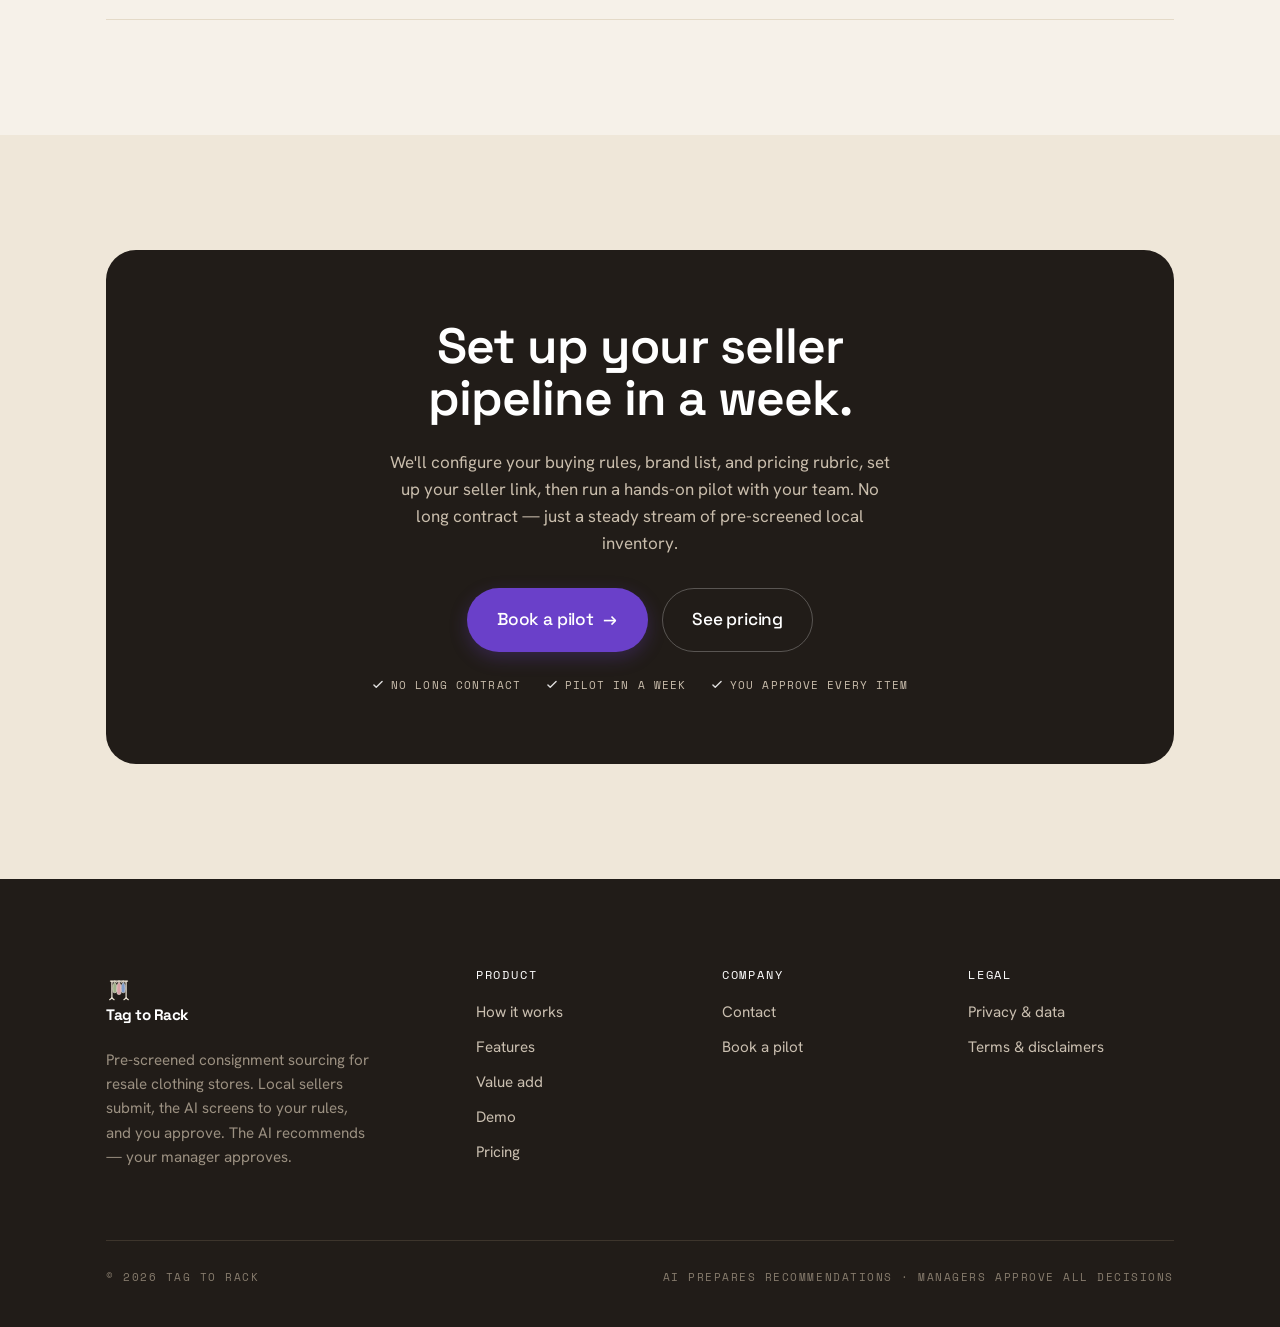
==== commit d35464c6: "feat(site): conversion + motion polish and eyebrow restraint Marketing site enhancements aimed at co" ====
--- a/index.html
+++ b/index.html
@@ -9,7 +9,7 @@
 <link rel="preconnect" href="https://fonts.gstatic.com" crossorigin>
 <link href="https://fonts.googleapis.com/css2?family=Space+Grotesk:wght@400;500;600;700&family=Hanken+Grotesk:wght@400;500;600;700&family=Space+Mono:wght@400;700&display=swap" rel="stylesheet">
 <link rel="stylesheet" href="assets/css/styles.css">
-<link rel="stylesheet" href="assets/css/components.css?v=4">
+<link rel="stylesheet" href="assets/css/components.css?v=5">
 <link rel="icon" href="/assets/img/logo-mark.svg" type="image/svg+xml">
 <link rel="apple-touch-icon" href="/assets/img/logo-mark.svg">
 <link rel="canonical" href="https://tagtorack.com/">
@@ -158,7 +158,6 @@
 <section style="background:var(--bg-2);">
   <div class="wrap">
     <div class="section-head center reveal">
-      <span class="eyebrow center">Decision-support, not automation</span>
       <h2>The AI prepares the work. Your manager makes the call.</h2>
       <p class="lead">Tag&nbsp;to&nbsp;Rack never finalizes a purchase, a price, or a listing on its own. Every output is a recommendation your team can edit — and a manager approves before anything moves.</p>
     </div>
@@ -192,7 +191,6 @@
 <section>
   <div class="wrap">
     <div class="section-head reveal">
-      <span class="eyebrow">How it works</span>
       <h2>From your link to your rack in five steps.</h2>
     </div>
     <div class="steps">
@@ -225,11 +223,43 @@
   </div>
 </section>
 
+<!-- ===================== BEFORE / AFTER ===================== -->
+<section>
+  <div class="wrap">
+    <div class="section-head center reveal">
+      <h2>The counter on a Saturday — before and after.</h2>
+      <p class="lead">Same foot traffic, same sellers walking in. What changes is how much of it is worth your buyer's time.</p>
+    </div>
+    <div class="compare reveal">
+      <div class="compare-col before">
+        <div class="compare-head"><span class="compare-tag stop">Without Tag&nbsp;to&nbsp;Rack</span></div>
+        <ul class="compare-list">
+          <li>Bags of random clothes pile up on the counter</li>
+          <li>Your buyer digs through junk to find two keepers</li>
+          <li>Sellers wait while you sort — or leave frustrated</li>
+          <li>Prices guessed from memory, one item at a time</li>
+          <li>Good pieces walk back out the door</li>
+        </ul>
+      </div>
+      <div class="compare-divider" aria-hidden="true"><span>&rarr;</span></div>
+      <div class="compare-col after">
+        <div class="compare-head"><span class="compare-tag ok">With Tag&nbsp;to&nbsp;Rack</span></div>
+        <ul class="compare-list">
+          <li>Only pre-screened items reach your queue</li>
+          <li>Brand, condition, and price band already filled in</li>
+          <li>Approve from your phone between customers</li>
+          <li>Drop-offs booked automatically — no phone tag</li>
+          <li>Counter time goes to selling, not sorting</li>
+        </ul>
+      </div>
+    </div>
+  </div>
+</section>
+
 <!-- ===================== BUILT FOR ===================== -->
-<section>
+<section style="background:var(--bg-2);">
   <div class="wrap">
     <div class="section-head center reveal">
-      <span class="eyebrow center">Built for resale</span>
       <h2>Made for the shops that move real inventory.</h2>
       <p class="lead">Tag&nbsp;to&nbsp;Rack adapts to your categories and your buying rules — whether you take in toddler coats or designer denim.</p>
     </div>
@@ -245,8 +275,44 @@
   </div>
 </section>
 
+<!-- ===================== FAQ ===================== -->
+<section>
+  <div class="wrap">
+    <div class="section-head reveal">
+      <span class="eyebrow">Before you book</span>
+      <h2>The questions store owners ask first.</h2>
+    </div>
+    <div class="faq-list" data-accordion>
+      <div class="faq-item reveal">
+        <div class="faq-q">Does the AI decide what my store buys?<span class="pm" aria-hidden="true"></span></div>
+        <div class="faq-a"><p>No. The AI screens submissions and drafts an intake card — brand, condition, a suggested price band, a POS-ready listing. A manager approves, adjusts, or passes on every item. Nothing is bought, priced, or listed until a person says so.</p></div>
+      </div>
+      <div class="faq-item reveal">
+        <div class="faq-q">What stops me from drowning in junk submissions?<span class="pm" aria-hidden="true"></span></div>
+        <div class="faq-a"><p>You set the rules — accepted brands, categories, quality, seasonality, and price. Items that miss them never reach your queue. You only ever look at pieces that already fit your store.</p></div>
+      </div>
+      <div class="faq-item reveal">
+        <div class="faq-q">How long does setup take?<span class="pm" aria-hidden="true"></span></div>
+        <div class="faq-a"><p>About a week. We configure your buying rules, brand list, and pricing rubric, generate your branded seller link and QR code, then run a hands-on pilot with your team before you go live.</p></div>
+      </div>
+      <div class="faq-item reveal">
+        <div class="faq-q">Do I have to change my point-of-sale system?<span class="pm" aria-hidden="true"></span></div>
+        <div class="faq-a"><p>No. Approved items export POS-ready as a tidy CSV, alongside weekly inventory and pricing summaries. Tag&nbsp;to&nbsp;Rack sits in front of whatever you already use.</p></div>
+      </div>
+      <div class="faq-item reveal">
+        <div class="faq-q">Is there a long contract?<span class="pm" aria-hidden="true"></span></div>
+        <div class="faq-a"><p>No. You start with a pilot. If the stream of pre-screened inventory isn't earning its place at your counter, you walk away.</p></div>
+      </div>
+      <div class="faq-item reveal">
+        <div class="faq-q">Whose data is it?<span class="pm" aria-hidden="true"></span></div>
+        <div class="faq-a"><p>Yours. Your buying rules, your submissions, and your approval history stay with your store, with a full audit trail of who approved what and when.</p></div>
+      </div>
+    </div>
+  </div>
+</section>
+
 <!-- ===================== CTA BAND ===================== -->
-<section>
+<section style="background:var(--bg-2);">
   <div class="wrap">
     <div class="cta-band reveal">
       <h2>Set up your seller pipeline in a week.</h2>
@@ -255,9 +321,20 @@
         <a class="btn btn-primary btn-lg" href="contact">Book a pilot <span class="arrow">→</span></a>
         <a class="btn btn-ghost btn-lg" href="pricing">See pricing</a>
       </div>
-    </div>
-  </div>
-</section>
+      <div class="cta-reassure">
+        <span><svg width="14" height="14" viewBox="0 0 24 24" fill="none"><path d="M5 12l4 4 10-10" stroke="currentColor" stroke-width="2.4" stroke-linecap="round" stroke-linejoin="round"/></svg>No long contract</span>
+        <span><svg width="14" height="14" viewBox="0 0 24 24" fill="none"><path d="M5 12l4 4 10-10" stroke="currentColor" stroke-width="2.4" stroke-linecap="round" stroke-linejoin="round"/></svg>Pilot in a week</span>
+        <span><svg width="14" height="14" viewBox="0 0 24 24" fill="none"><path d="M5 12l4 4 10-10" stroke="currentColor" stroke-width="2.4" stroke-linecap="round" stroke-linejoin="round"/></svg>You approve every item</span>
+      </div>
+    </div>
+  </div>
+</section>
+
+<!-- ===================== STICKY MOBILE CTA ===================== -->
+<div class="mobile-cta" data-mobile-cta>
+  <a class="btn btn-primary" href="contact">Book a pilot <span class="arrow">→</span></a>
+  <a class="btn btn-ghost" href="demo">Demo</a>
+</div>
 
 <!-- ===================== FOOTER ===================== -->
 <footer class="site-footer">
@@ -293,6 +370,6 @@
   </div>
 </footer>
 
-<script src="assets/js/site.js?v=3"></script>
+<script src="assets/js/site.js?v=4"></script>
 </body>
 </html>
--- a/assets/css/components.css
+++ b/assets/css/components.css
@@ -295,3 +295,105 @@
 .stat .n { font-family: var(--display); font-size: clamp(2rem,3vw,2.8rem); font-weight:600; letter-spacing:-.03em; }
 .stat .l { font-size:.92rem; color: var(--ink-soft); }
 @media (max-width:700px){ .stat-row { grid-template-columns:1fr; gap:18px; text-align:center; } }
+
+/* =========================================================================
+   CONVERSION + MOTION ENHANCEMENTS
+   ========================================================================= */
+
+/* ---------- Button feel: lift on hover, push on press ---------- */
+.btn-primary:hover, .btn-dark:hover, .btn-ghost:hover { transform: translateY(-2px); }
+.btn-primary:hover { box-shadow: 0 12px 30px rgba(106,64,201,.34); }
+.btn:active { transform: translateY(0) scale(.985); }
+@media (prefers-reduced-motion: reduce) {
+  .btn-primary:hover, .btn-dark:hover, .btn-ghost:hover, .btn:active { transform: none; }
+}
+
+/* ---------- Card / step hover lift (keeps reveal fade intact) ---------- */
+.grid .card, .steps .step {
+  transition: opacity .6s cubic-bezier(.2,.7,.3,1),
+              transform .3s cubic-bezier(.2,.7,.3,1),
+              box-shadow .3s ease, border-color .3s ease;
+}
+.grid .card:hover, .steps .step:hover {
+  transform: translateY(-4px);
+  box-shadow: var(--shadow);
+  border-color: var(--violet-line);
+  transition-delay: 0s;
+}
+@media (prefers-reduced-motion: reduce) {
+  .grid .card:hover, .steps .step:hover { transform: none; }
+}
+
+/* ---------- "Built for" chips: subtle hover ---------- */
+.kicker-row .chip { transition: transform .2s ease, border-color .2s ease, color .2s ease; }
+.kicker-row .chip:hover { transform: translateY(-2px); border-color: var(--violet-line); color: var(--violet-ink); }
+
+/* ---------- Before / After comparison ---------- */
+.compare { display:grid; grid-template-columns: 1fr auto 1fr; gap: 24px; align-items: stretch; }
+.compare-col {
+  background: var(--surface); border:1px solid var(--line);
+  border-radius: var(--r-lg); padding: 30px;
+}
+.compare-col.before { background: var(--surface-2); }
+.compare-col.after { border-color: var(--violet-line); box-shadow: var(--shadow-sm); }
+.compare-head { margin-bottom: 20px; }
+.compare-tag {
+  display:inline-flex; align-items:center; gap:.5em;
+  font-family: var(--mono); font-size:.66rem; letter-spacing:.14em; text-transform:uppercase;
+  padding:.45em .85em; border-radius:999px;
+}
+.compare-tag.stop { background:#f7e7e4; border:1px solid #e7c6c0; color:var(--stop); }
+.compare-tag.ok   { background:#eef5ef; border:1px solid #cfe2d4; color:var(--ok); }
+.compare-list { list-style:none; margin:0; padding:0; display:grid; gap:15px; }
+.compare-list li {
+  position:relative; padding-left: 32px;
+  font-size:.98rem; color:var(--ink-soft); line-height:1.45;
+}
+.compare-list li::before {
+  position:absolute; left:0; top:0;
+  width:21px; height:21px; border-radius:50%;
+  display:grid; place-items:center; font-size:.72rem; font-weight:700;
+}
+.before .compare-list li::before { content:"\00d7"; background:#f7e7e4; color:var(--stop); }
+.after  .compare-list li { color: var(--ink); }
+.after  .compare-list li::before { content:"\2713"; background:#eef5ef; color:var(--ok); }
+.compare-divider { display:grid; place-items:center; }
+.compare-divider span {
+  width:44px; height:44px; border-radius:50%;
+  border:1px solid var(--line); background:var(--surface);
+  display:grid; place-items:center; color:var(--ink-faint); font-size:1.1rem;
+}
+@media (max-width: 820px){
+  .compare { grid-template-columns:1fr; gap:16px; }
+  .compare-divider span { transform: rotate(90deg); }
+}
+
+/* ---------- CTA-band reassurance row ---------- */
+.cta-reassure {
+  display:flex; flex-wrap:wrap; justify-content:center; gap:10px 24px; margin-top: 24px;
+}
+.cta-reassure span {
+  display:inline-flex; align-items:center; gap:.5em;
+  font-family: var(--mono); font-size:.7rem; letter-spacing:.1em; text-transform:uppercase;
+  color:#c9bdac;
+}
+.cta-reassure svg { color:#fff; opacity:.85; flex:none; }
+
+/* ---------- Sticky mobile CTA bar ---------- */
+.mobile-cta { display:none; }
+@media (max-width: 900px) {
+  .mobile-cta {
+    position: fixed; left:12px; right:12px; bottom:12px; z-index: 60;
+    display:flex; gap:10px;
+    background: color-mix(in srgb, var(--surface) 92%, transparent);
+    backdrop-filter: saturate(140%) blur(12px);
+    border:1px solid var(--line); border-radius:999px;
+    padding:10px; box-shadow: var(--shadow-lg);
+    transform: translateY(160%); opacity:0;
+    transition: transform .42s cubic-bezier(.2,.7,.3,1), opacity .3s ease;
+  }
+  .mobile-cta.show { transform:none; opacity:1; }
+  .mobile-cta .btn { flex:1; justify-content:center; padding:.85em 1em; }
+  .mobile-cta .btn-ghost { flex:0 0 auto; }
+}
+@media (prefers-reduced-motion: reduce) { .mobile-cta { transition:none; } }
